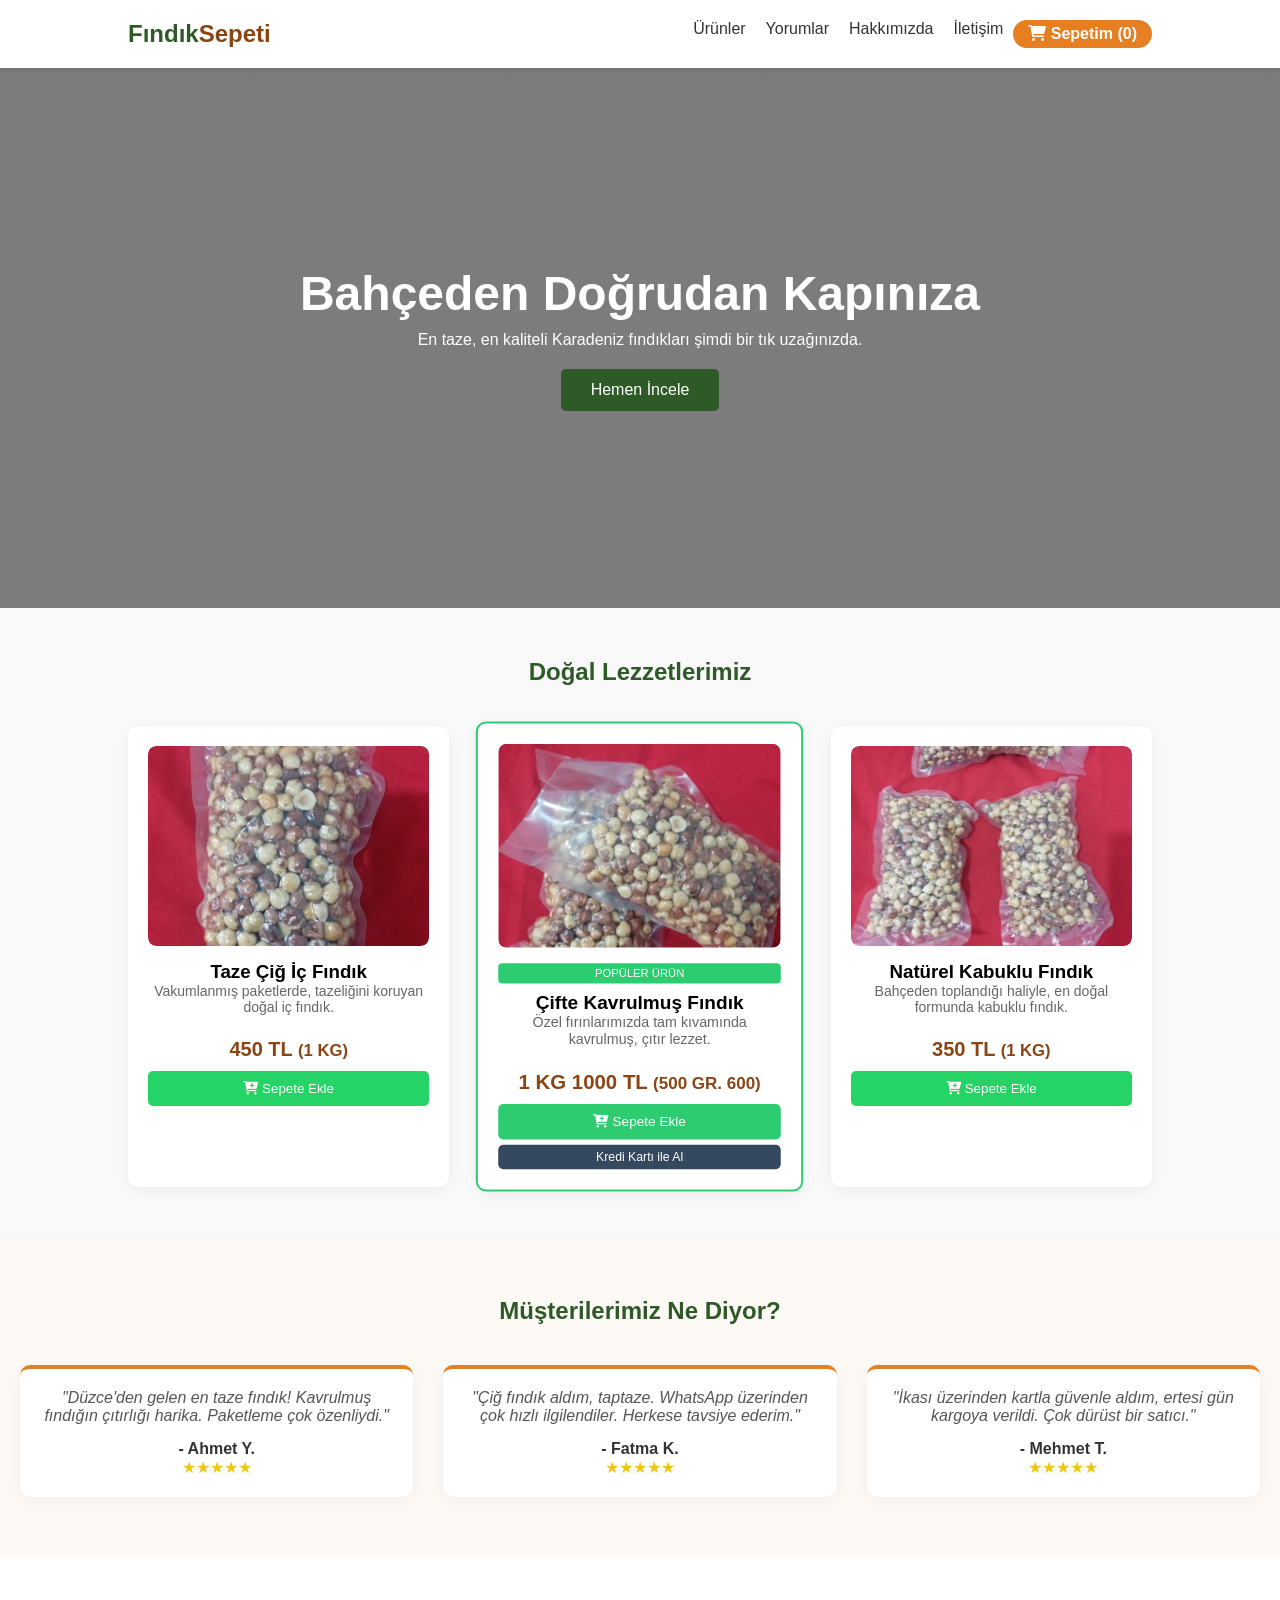
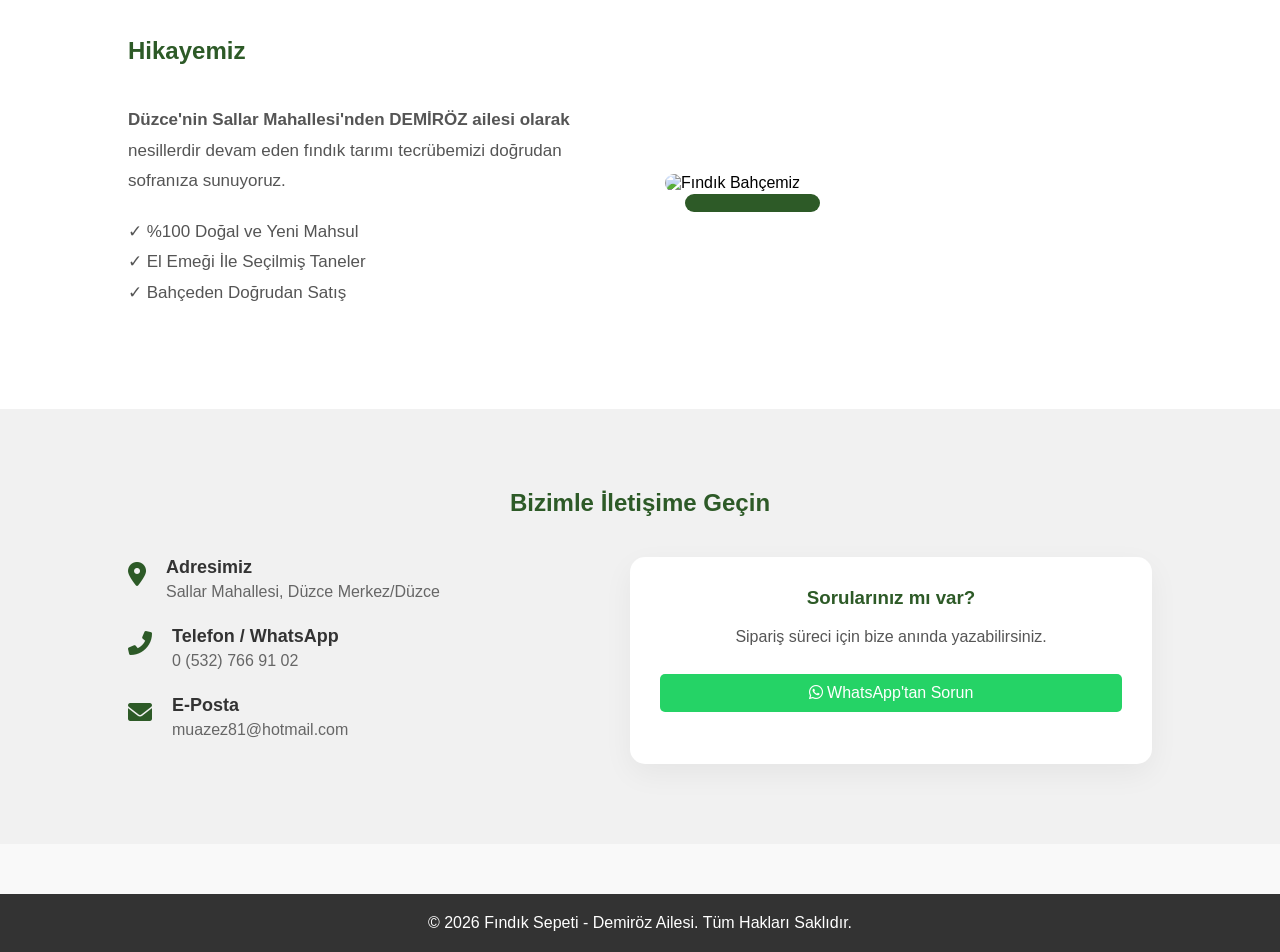
==== index.html @ e9b4b01d "Update index.html" ====
<!DOCTYPE html>
<html lang="tr">
<head>
    <meta charset="UTF-8">
    <meta name="viewport" content="width=device-width, initial-scale=1.0">
    <title>Fındık Sepeti | Düzce'den Taze ve Doğal Fındık</title>
    <meta name="description" content="Düzce Sallar Mahallesi'nden doğrudan üreticiden taze fındık. Çifte kavrulmuş, çiğ ve kabuklu fındık seçenekleriyle.">
    <meta name="google-site-verification" content="j-fb9B5S-nupVMDxHnp7S_W42oH8_f-vC-S9oR1858" />
    <link rel="stylesheet" href="style.css">
    <link rel="stylesheet" href="https://cdnjs.cloudflare.com/ajax/libs/font-awesome/6.0.0/css/all.min.css">
</head>
<body>

    <nav>
        <div class="logo">Fındık<span>Sepeti</span></div>
        <ul class="nav-links">
            <li><a href="#urunler">Ürünler</a></li>
            <li><a href="#yorumlar">Yorumlar</a></li>
            <li><a href="#hakkimizda">Hakkımızda</a></li>
            <li><a href="#iletisim">İletişim</a></li>
            <li id="sepet-menu-item" style="background: #e67e22; padding: 5px 15px; border-radius: 20px; margin-left: 10px; cursor: pointer; display: inline-block;">
                <a href="javascript:void(0)" style="color: white !important; font-weight: bold; text-decoration: none;">
                    <i class="fas fa-shopping-cart"></i> Sepetim (<span id="sepet-sayaci-menu">0</span>)
                </a>
            </li>
        </ul>
    </nav>

    <header>
        <div class="hero-content">
            <h1>Bahçeden Doğrudan Kapınıza</h1>
            <p>En taze, en kaliteli Karadeniz fındıkları şimdi bir tık uzağınızda.</p>
            <a href="#urunler" class="btn">Hemen İncele</a>
        </div>
    </header>

    <section id="urunler">
        <h2 class="section-title">Doğal Lezzetlerimiz</h2>
        <div class="product-grid">
            
            <div class="product-card">
                <div class="img-container"><img src="findik1.jpg" alt="Çiğ İç Fındık"></div>
                <h3>Taze Çiğ İç Fındık</h3>
                <p class="description">Vakumlanmış paketlerde, tazeliğini koruyan doğal iç fındık.</p>
                <p class="price">450 TL <small>(1 KG)</small></p>
                <button class="sepete-ekle-btn buy-btn whatsapp" data-urun="Çiğ İç Fındık" data-fiyat="450" style="width:100%; border:none; cursor:pointer;">
                    <i class="fas fa-cart-plus"></i> Sepete Ekle
                </button>
            </div>

            <div class="product-card" style="border: 2px solid #2ecc71; transform: scale(1.02);">
                <div class="img-container"><img src="findik2.jpg" alt="Kavrulmuş Fındık"></div>
                <div style="background: #2ecc71; color: white; font-size: 11px; padding: 4px; text-align: center; border-radius: 4px; margin-bottom: 8px;">POPÜLER ÜRÜN</div>
                <h3>Çifte Kavrulmuş Fındık</h3>
                <p class="description">Özel fırınlarımızda tam kıvamında kavrulmuş, çıtır lezzet.</p>
                <p class="price">1 KG 1000 TL <small>(500 GR. 600)</small></p>
                <button class="sepete-ekle-btn buy-btn" data-urun="Kavrulmuş Fındık" data-fiyat="1000" style="width:100%; border:none; cursor:pointer; background-color: #2ecc71; margin-bottom: 5px;">
                    <i class="fas fa-cart-plus"></i> Sepete Ekle
                </button>
                <a href="https://ikastaharman.ikas.shop/findikkavrulmus-ve-paketlenmis" class="buy-btn" style="background-color: #34495e; font-size: 12px; padding: 5px;">
                     Kredi Kartı ile Al
                </a>
            </div>

            <div class="product-card">
                <div class="img-container"><img src="findik3.jpg" alt="Kabuklu Fındık"></div>
                <h3>Natürel Kabuklu Fındık</h3>
                <p class="description">Bahçeden toplandığı haliyle, en doğal formunda kabuklu fındık.</p>
                <p class="price">350 TL <small>(1 KG)</small></p>
                <button class="sepete-ekle-btn buy-btn whatsapp" data-urun="Kabuklu Fındık" data-fiyat="350" style="width:100%; border:none; cursor:pointer;">
                    <i class="fas fa-cart-plus"></i> Sepete Ekle
                </button>
            </div>
        </div>
    </section>

    <section id="yorumlar" style="background-color: #fdfaf5; padding: 60px 20px;">
        <h2 class="section-title">Müşterilerimiz Ne Diyor?</h2>
        <div class="product-grid">
            <div class="product-card" style="background: white; border-top: 4px solid #e67e22;">
                <p style="font-style: italic; color: #555;">"Düzce'den gelen en taze fındık! Kavrulmuş fındığın çıtırlığı harika. Paketleme çok özenliydi."</p>
                <h4 style="margin-top: 15px; color: #333;">- Ahmet Y.</h4>
                <div style="color: #f1c40f;">★★★★★</div>
            </div>
            <div class="product-card" style="background: white; border-top: 4px solid #e67e22;">
                <p style="font-style: italic; color: #555;">"Çiğ fındık aldım, taptaze. WhatsApp üzerinden çok hızlı ilgilendiler. Herkese tavsiye ederim."</p>
                <h4 style="margin-top: 15px; color: #333;">- Fatma K.</h4>
                <div style="color: #f1c40f;">★★★★★</div>
            </div>
            <div class="product-card" style="background: white; border-top: 4px solid #e67e22;">
                <p style="font-style: italic; color: #555;">"İkası üzerinden kartla güvenle aldım, ertesi gün kargoya verildi. Çok dürüst bir satıcı."</p>
                <h4 style="margin-top: 15px; color: #333;">- Mehmet T.</h4>
                <div style="color: #f1c40f;">★★★★★</div>
            </div>
        </div>
    </section>

    <section id="hakkimizda">
        <div class="about-container">
            <div class="about-text">
                <h2 class="section-title" style="text-align: left;">Hikayemiz</h2>
                <p><strong>Düzce'nin Sallar Mahallesi'nden DEMİRÖZ ailesi olarak</strong> nesillerdir devam eden fındık tarımı tecrübemizi doğrudan sofranıza sunuyoruz.</p>
                <p>✓ %100 Doğal ve Yeni Mahsul<br>✓ El Emeği İle Seçilmiş Taneler<br>✓ Bahçeden Doğrudan Satış</p>
            </div>
            <div class="about-image">
                <img src="findik-bahce.jpg" alt="Fındık Bahçemiz">
            </div>
        </div>
    </section>

    <section id="iletisim">
        <h2 class="section-title">Bizimle İletişime Geçin</h2>
        <div class="contact-container">
            <div class="contact-info">
                <div class="info-item">
                    <i class="fas fa-map-marker-alt"></i>
                    <div><h3>Adresimiz</h3><p>Sallar Mahallesi, Düzce Merkez/Düzce</p></div>
                </div>
                <div class="info-item">
                    <i class="fas fa-phone-alt"></i>
                    <div><h3>Telefon / WhatsApp</h3><p>0 (532) 766 91 02</p></div>
                </div>
                <div class="info-item">
                    <i class="fas fa-envelope"></i>
                    <div><h3>E-Posta</h3><p>muazez81@hotmail.com</p></div>
                </div>
            </div>
            <div class="contact-cta">
                <h3>Sorularınız mı var?</h3>
                <p>Sipariş süreci için bize anında yazabilirsiniz.</p>
                <a href="https://wa.me/905327669102" class="buy-btn whatsapp">
                    <i class="fab fa-whatsapp"></i> WhatsApp'tan Sorun
                </a>
            </div>
        </div>
    </section>

    <footer>
        <p>&copy; 2026 Fındık Sepeti - Demiröz Ailesi. Tüm Hakları Saklıdır.</p>
    </footer>

    <script src="sepet.js"></script>
</body>
</html>
---- style.css ----
* {
    margin: 0;
    padding: 0;
    box-sizing: border-box;
    font-family: 'Segoe UI', sans-serif;
}

body { background-color: #f9f9f9; scroll-behavior: smooth; }

nav {
    display: flex;
    justify-content: space-between;
    padding: 20px 10%;
    background: #fff;
    box-shadow: 0 2px 5px rgba(0,0,0,0.1);
    position: sticky; top: 0; z-index: 100;
}

.logo { font-size: 24px; font-weight: bold; color: #2d5a27; }
.logo span { color: #8b4513; }

nav ul { display: flex; list-style: none; }
nav ul li { margin-left: 20px; }
nav ul li a { text-decoration: none; color: #333; font-weight: 500; }

header {
    height: 60vh;
    background: linear-gradient(rgba(0,0,0,0.5), rgba(0,0,0,0.5)), 
                url('https://images.unsplash.com/photo-1542131597-270831669894?auto=format&fit=crop&q=80&w=1200');
    background-size: cover;
    background-position: center;
    display: flex;
    align-items: center;
    justify-content: center;
    text-align: center;
    color: white;
}

.hero-content h1 { font-size: 48px; margin-bottom: 10px; }

.btn {
    display: inline-block;
    padding: 12px 30px;
    background: #2d5a27;
    color: white;
    text-decoration: none;
    border-radius: 5px;
    margin-top: 20px;
}

#urunler { padding: 50px 10%; }
.section-title { text-align: center; margin-bottom: 40px; color: #2d5a27; }

.product-grid {
    display: grid;
    grid-template-columns: repeat(auto-fit, minmax(250px, 1fr));
    gap: 30px;
}

.product-card {
    background: white;
    padding: 20px;
    border-radius: 10px;
    text-align: center;
    box-shadow: 0 4px 15px rgba(0,0,0,0.05);
}

.product-card img { width: 100%; border-radius: 8px; margin-bottom: 15px; }

.price { font-size: 20px; font-weight: bold; color: #8b4513; margin: 10px 0; }

.buy-btn {
    display: block;
    padding: 10px;
    background: #2d5a27;
    color: white;
    text-decoration: none;
    border-radius: 5px;
    transition: 0.3s;
}

.buy-btn.whatsapp { background: #25d366; margin-top: 10px; }


footer { background: #333; color: white; text-align: center; padding: 20px; margin-top: 50px; }
/* Fotoğrafları hizalamak için ekle */
.img-container {
    width: 100%;
    height: 200px; /* Tüm fotoğraflar aynı yükseklikte durur */
    overflow: hidden;
    border-radius: 8px;
    margin-bottom: 15px;
}

.img-container img {
    width: 100%;
    height: 100%;
    object-fit: cover; /* Fotoğrafı kesmeden kutuya sığdırır */
}

.description {
    font-size: 14px;
    color: #666;
    margin-bottom: 15px;
    height: 40px; /* Açıklama satırlarını hizalar */
}

#hakkimizda {
    padding: 80px 10%;
    background-color: #fff;
}

.about-container {
    display: flex;
    align-items: center;
    gap: 50px;
    flex-wrap: wrap; /* Mobilde alt alta gelmesi için */
}

.about-text {
    flex: 1;
    min-width: 300px;
}

.about-text p {
    line-height: 1.8;
    color: #555;
    margin-bottom: 20px;
    font-size: 17px;
}

.about-image {
    flex: 1;
    min-width: 300px;
}

.about-image img {
    width: 100%;
    border-radius: 15px;
    box-shadow: 20px 20px 0px #2d5a27; /* Şık bir yeşil çerçeve efekti */
}

/* Mobilde resmin çerçeve efektini ve sıralamasını düzenle */
@media (max-width: 768px) {
    .about-container { flex-direction: column-reverse; }
    .about-image img { box-shadow: 10px 10px 0px #2d5a27; }
}

#iletisim {
    padding: 80px 10%;
    background-color: #f1f1f1;
}

.contact-container {
    display: flex;
    justify-content: space-between;
    gap: 40px;
    flex-wrap: wrap;
}

.contact-info {
    flex: 1;
    min-width: 300px;
}

.info-item {
    display: flex;
    align-items: flex-start;
    margin-bottom: 25px;
}

.info-item i {
    font-size: 24px;
    color: #2d5a27;
    margin-right: 20px;
    margin-top: 5px;
}

.info-item h3 {
    font-size: 18px;
    margin-bottom: 5px;
    color: #333;
}

.info-item p {
    color: #666;
}

.contact-cta {
    flex: 1;
    min-width: 300px;
    background: #fff;
    padding: 30px;
    border-radius: 15px;
    text-align: center;
    box-shadow: 0 10px 30px rgba(0,0,0,0.05);
}

.contact-cta h3 {
    margin-bottom: 15px;
    color: #2d5a27;
}

.contact-cta p {
    margin-bottom: 25px;
    color: #555;
    line-height: 1.6;
}
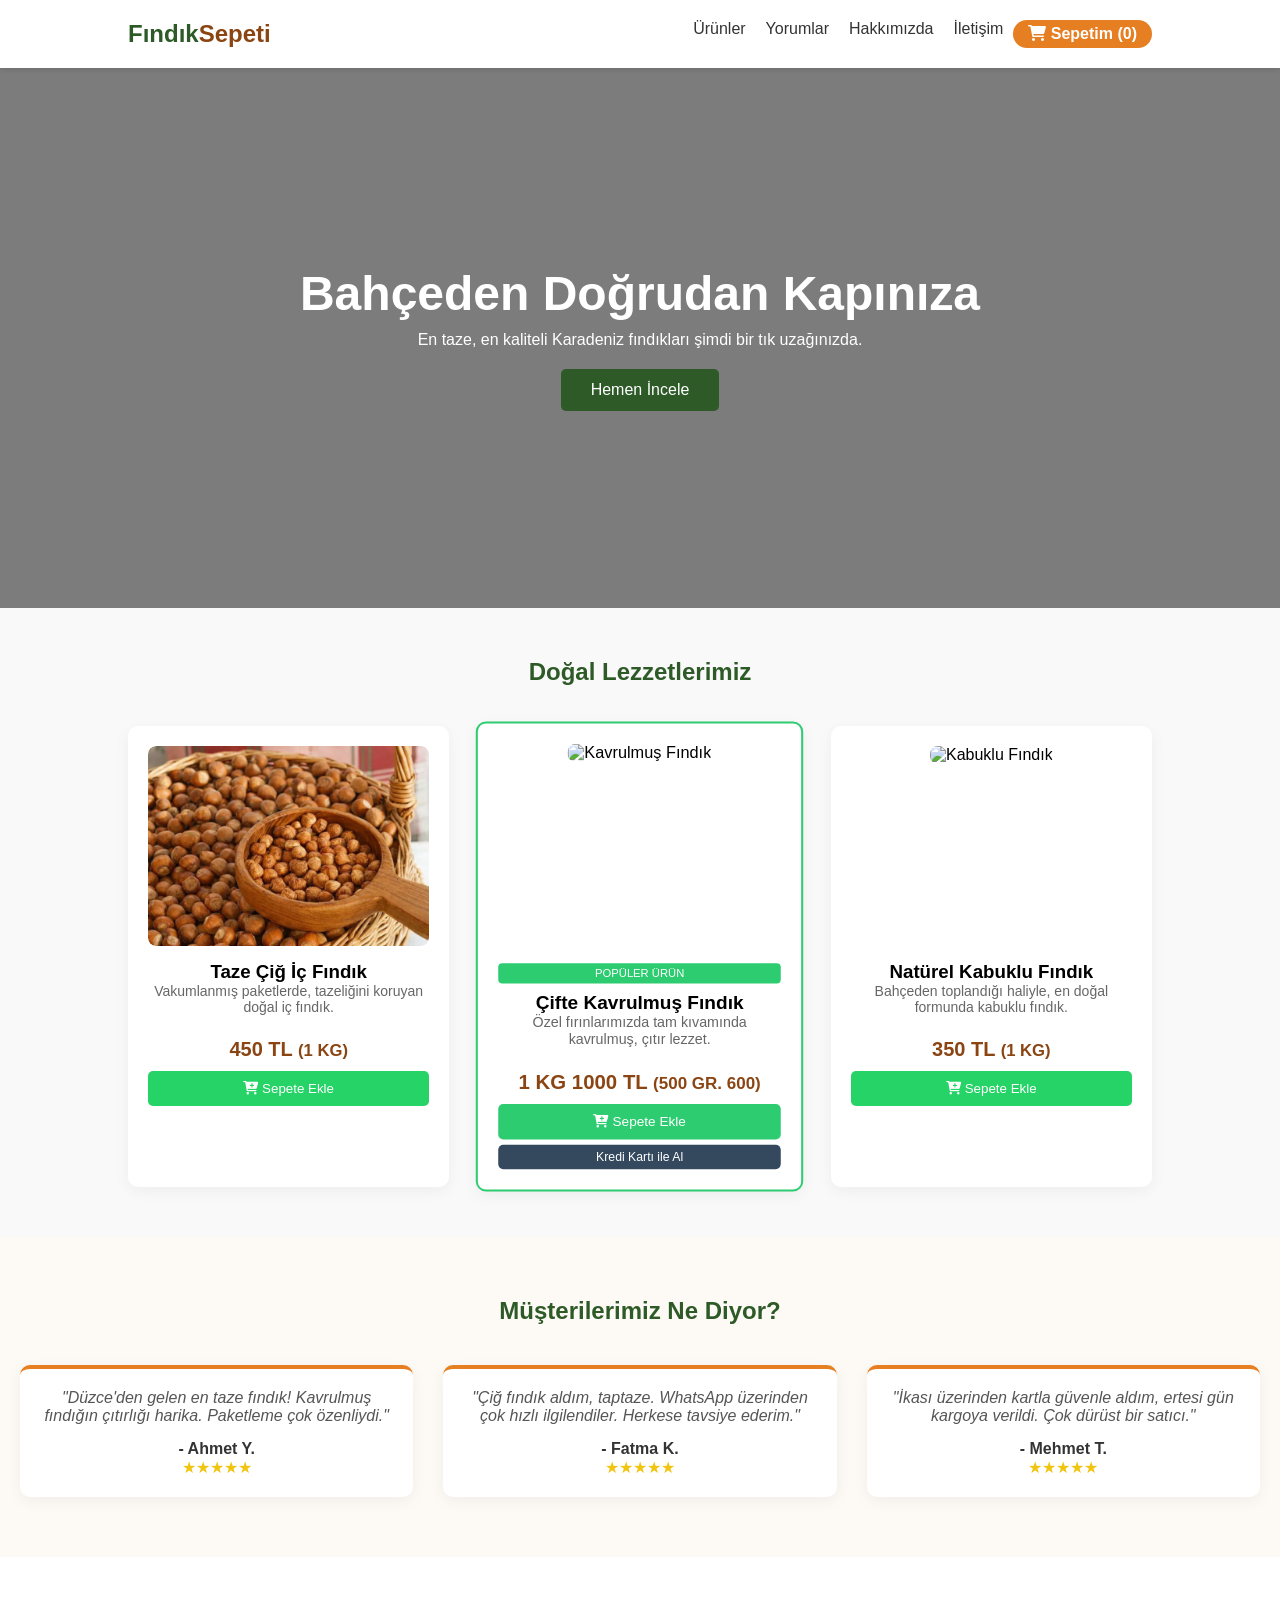
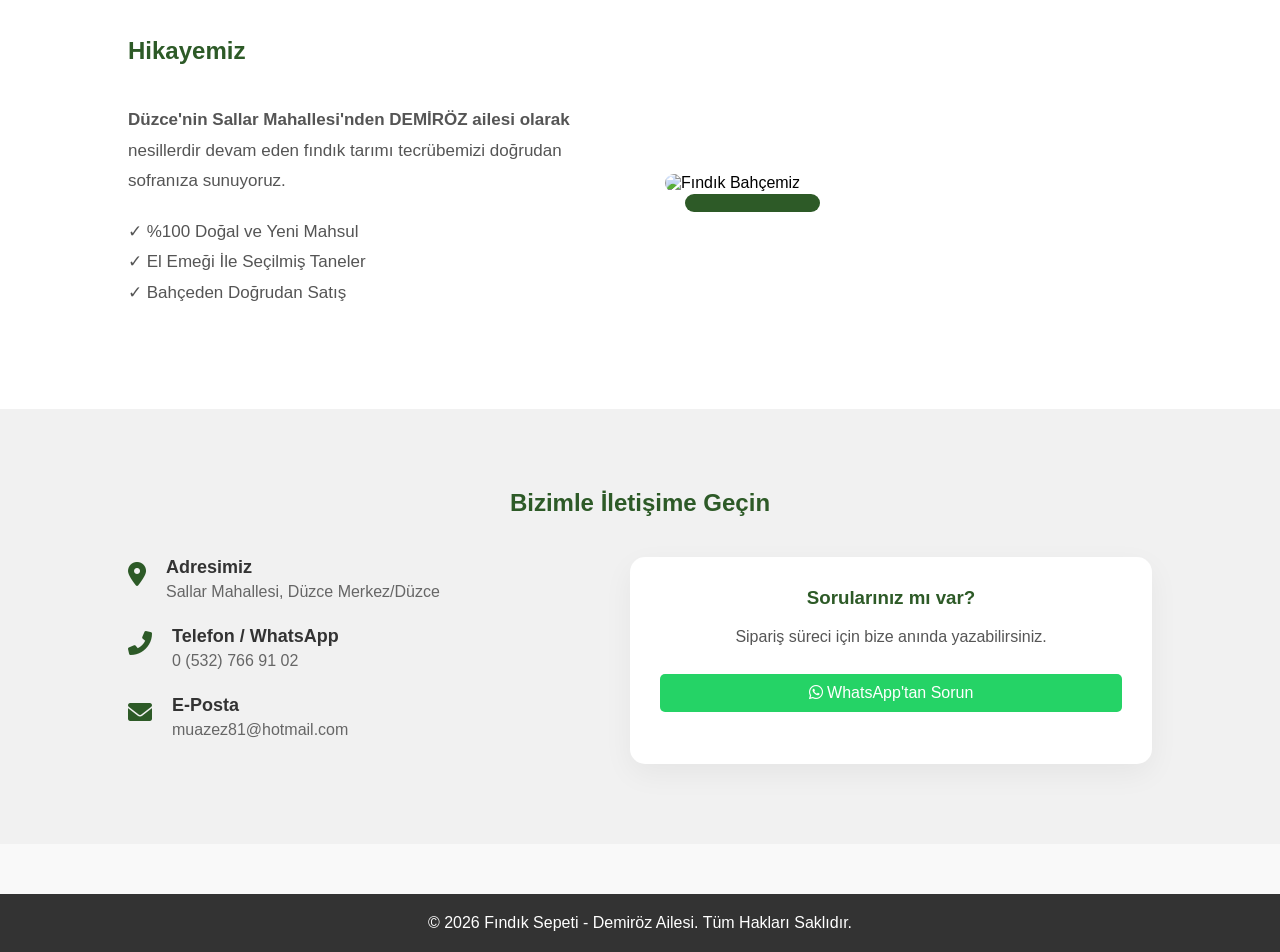
==== commit 6de56253: "Update index.html" ====
--- a/index.html
+++ b/index.html
@@ -39,7 +39,7 @@
         <div class="product-grid">
             
             <div class="product-card">
-                <div class="img-container"><img src="findik1.jpg" alt="Çiğ İç Fındık"></div>
+                <div class="img-container"><img src="findik8.jpg" alt="Çiğ İç Fındık"></div>
                 <h3>Taze Çiğ İç Fındık</h3>
                 <p class="description">Vakumlanmış paketlerde, tazeliğini koruyan doğal iç fındık.</p>
                 <p class="price">450 TL <small>(1 KG)</small></p>
@@ -49,7 +49,7 @@
             </div>
 
             <div class="product-card" style="border: 2px solid #2ecc71; transform: scale(1.02);">
-                <div class="img-container"><img src="findik2.jpg" alt="Kavrulmuş Fındık"></div>
+                <div class="img-container"><img src="findik2.jpg findik4.jpg" alt="Kavrulmuş Fındık"></div>
                 <div style="background: #2ecc71; color: white; font-size: 11px; padding: 4px; text-align: center; border-radius: 4px; margin-bottom: 8px;">POPÜLER ÜRÜN</div>
                 <h3>Çifte Kavrulmuş Fındık</h3>
                 <p class="description">Özel fırınlarımızda tam kıvamında kavrulmuş, çıtır lezzet.</p>
@@ -63,7 +63,7 @@
             </div>
 
             <div class="product-card">
-                <div class="img-container"><img src="findik3.jpg" alt="Kabuklu Fındık"></div>
+                <div class="img-container"><img src="ffindik5.jpg" alt="Kabuklu Fındık"></div>
                 <h3>Natürel Kabuklu Fındık</h3>
                 <p class="description">Bahçeden toplandığı haliyle, en doğal formunda kabuklu fındık.</p>
                 <p class="price">350 TL <small>(1 KG)</small></p>
@@ -143,3 +143,4 @@
 </body>
 </html>
 
+
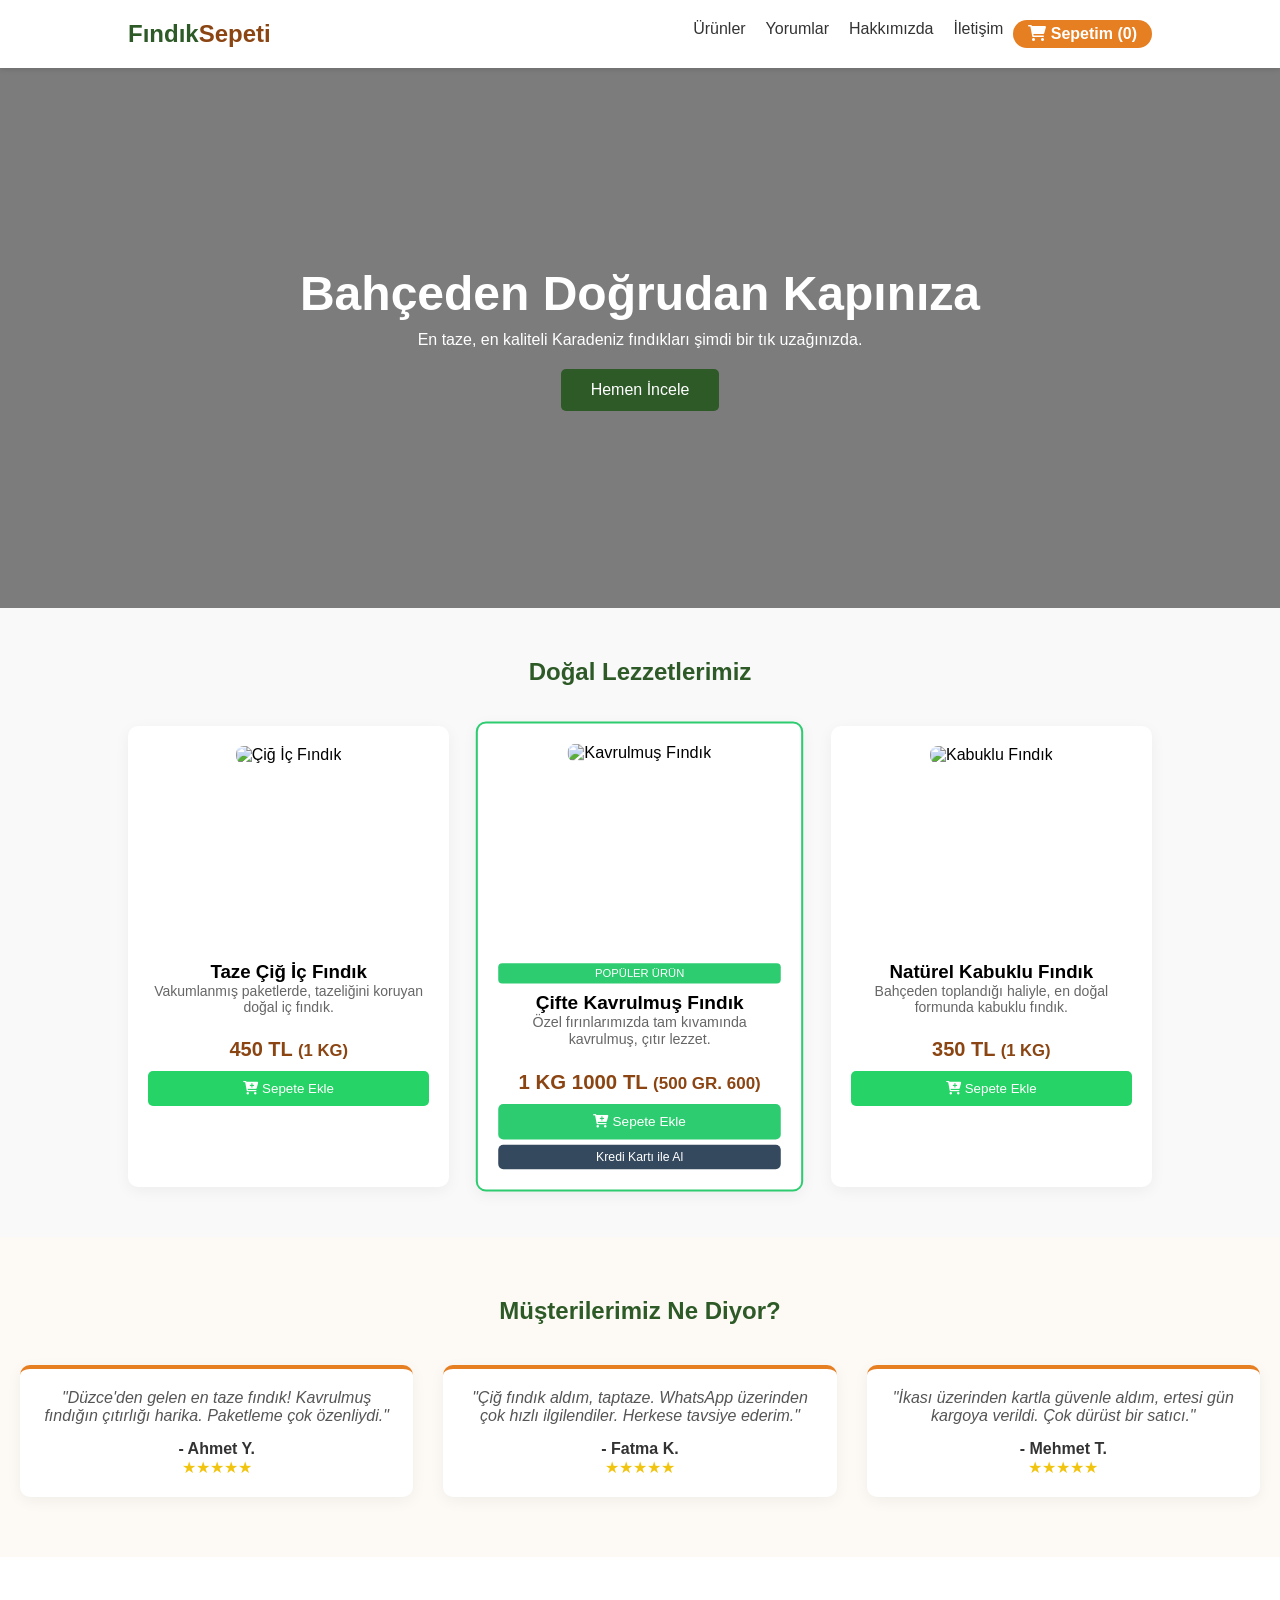
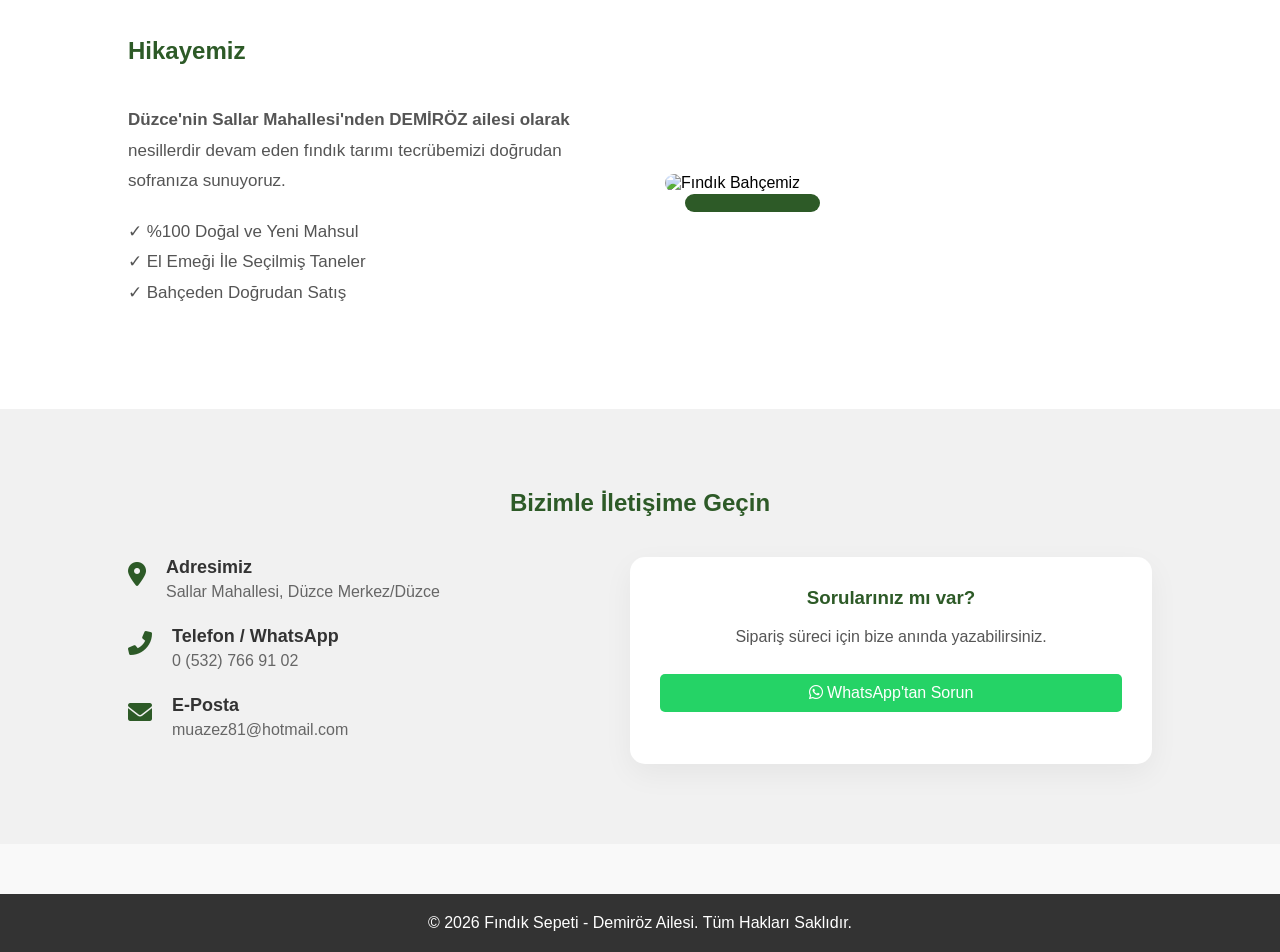
==== commit 6fb47349: "Update index.html" ====
--- a/index.html
+++ b/index.html
@@ -39,7 +39,7 @@
         <div class="product-grid">
             
             <div class="product-card">
-                <div class="img-container"><img src="findik8.jpg" alt="Çiğ İç Fındık"></div>
+                <div class="img-container"><img src="fındık8.jpg" alt="Çiğ İç Fındık"></div>
                 <h3>Taze Çiğ İç Fındık</h3>
                 <p class="description">Vakumlanmış paketlerde, tazeliğini koruyan doğal iç fındık.</p>
                 <p class="price">450 TL <small>(1 KG)</small></p>
@@ -49,7 +49,7 @@
             </div>
 
             <div class="product-card" style="border: 2px solid #2ecc71; transform: scale(1.02);">
-                <div class="img-container"><img src="findik2.jpg findik4.jpg" alt="Kavrulmuş Fındık"></div>
+                <div class="img-container"><img src="findik2.jpg fındık4.jpg" alt="Kavrulmuş Fındık"></div>
                 <div style="background: #2ecc71; color: white; font-size: 11px; padding: 4px; text-align: center; border-radius: 4px; margin-bottom: 8px;">POPÜLER ÜRÜN</div>
                 <h3>Çifte Kavrulmuş Fındık</h3>
                 <p class="description">Özel fırınlarımızda tam kıvamında kavrulmuş, çıtır lezzet.</p>
@@ -57,13 +57,13 @@
                 <button class="sepete-ekle-btn buy-btn" data-urun="Kavrulmuş Fındık" data-fiyat="1000" style="width:100%; border:none; cursor:pointer; background-color: #2ecc71; margin-bottom: 5px;">
                     <i class="fas fa-cart-plus"></i> Sepete Ekle
                 </button>
-                <a href="https://ikastaharman.ikas.shop/findikkavrulmus-ve-paketlenmis" class="buy-btn" style="background-color: #34495e; font-size: 12px; padding: 5px;">
+                <a href="https://ikastaharman.ikas.shop/fındıkkavrulmus-ve-paketlenmis" class="buy-btn" style="background-color: #34495e; font-size: 12px; padding: 5px;">
                      Kredi Kartı ile Al
                 </a>
             </div>
 
             <div class="product-card">
-                <div class="img-container"><img src="ffindik5.jpg" alt="Kabuklu Fındık"></div>
+                <div class="img-container"><img src="fındık5.jpg" alt="Kabuklu Fındık"></div>
                 <h3>Natürel Kabuklu Fındık</h3>
                 <p class="description">Bahçeden toplandığı haliyle, en doğal formunda kabuklu fındık.</p>
                 <p class="price">350 TL <small>(1 KG)</small></p>
@@ -144,3 +144,4 @@
 </html>
 
 
+
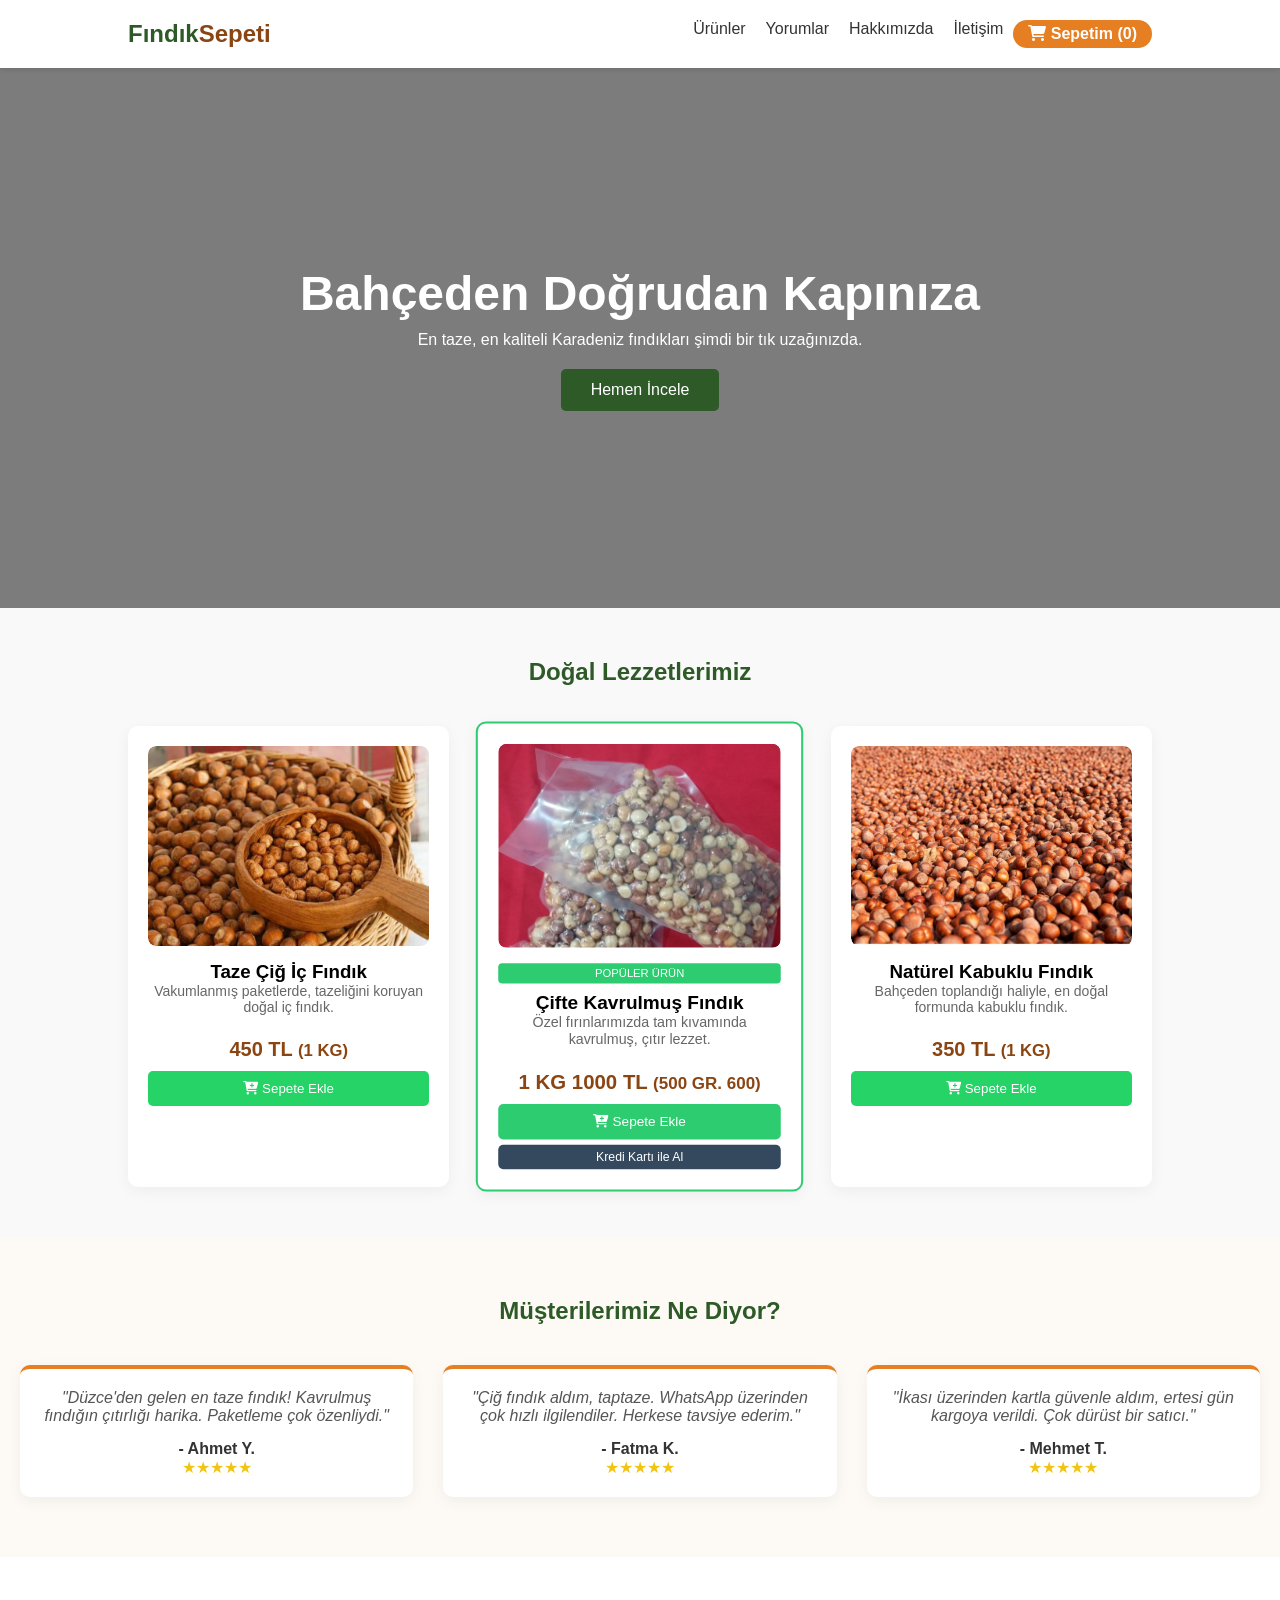
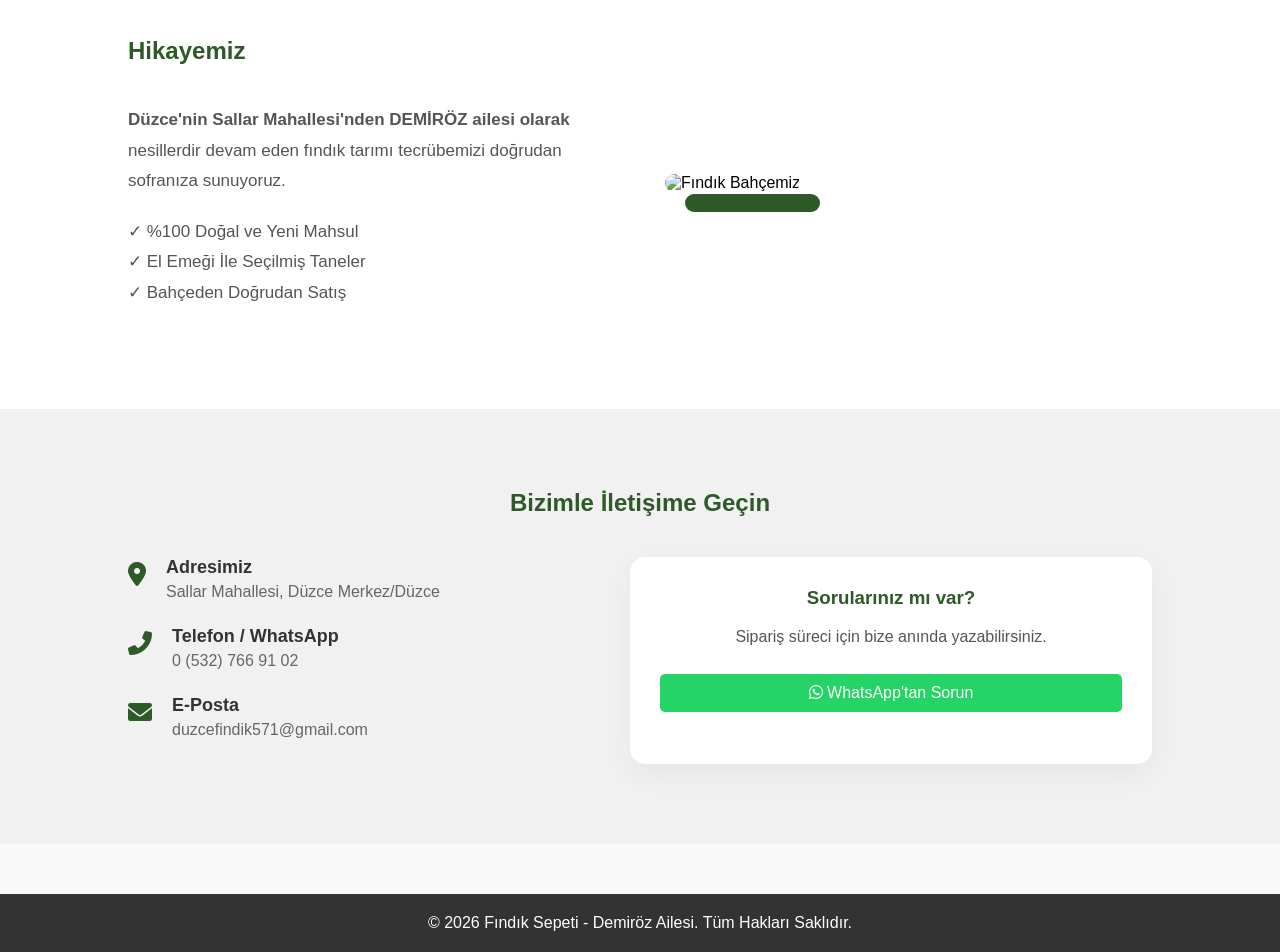
==== commit e4efa75e: "Update index.html" ====
--- a/index.html
+++ b/index.html
@@ -39,7 +39,7 @@
         <div class="product-grid">
             
             <div class="product-card">
-                <div class="img-container"><img src="fındık8.jpg" alt="Çiğ İç Fındık"></div>
+                <div class="img-container"><img src="findik8.jpg" alt="Çiğ İç Fındık"></div>
                 <h3>Taze Çiğ İç Fındık</h3>
                 <p class="description">Vakumlanmış paketlerde, tazeliğini koruyan doğal iç fındık.</p>
                 <p class="price">450 TL <small>(1 KG)</small></p>
@@ -49,7 +49,7 @@
             </div>
 
             <div class="product-card" style="border: 2px solid #2ecc71; transform: scale(1.02);">
-                <div class="img-container"><img src="findik2.jpg fındık4.jpg" alt="Kavrulmuş Fındık"></div>
+                <div class="img-container"><img src="findik2.jpg" alt="Kavrulmuş Fındık"></div>
                 <div style="background: #2ecc71; color: white; font-size: 11px; padding: 4px; text-align: center; border-radius: 4px; margin-bottom: 8px;">POPÜLER ÜRÜN</div>
                 <h3>Çifte Kavrulmuş Fındık</h3>
                 <p class="description">Özel fırınlarımızda tam kıvamında kavrulmuş, çıtır lezzet.</p>
@@ -57,13 +57,13 @@
                 <button class="sepete-ekle-btn buy-btn" data-urun="Kavrulmuş Fındık" data-fiyat="1000" style="width:100%; border:none; cursor:pointer; background-color: #2ecc71; margin-bottom: 5px;">
                     <i class="fas fa-cart-plus"></i> Sepete Ekle
                 </button>
-                <a href="https://ikastaharman.ikas.shop/fındıkkavrulmus-ve-paketlenmis" class="buy-btn" style="background-color: #34495e; font-size: 12px; padding: 5px;">
+                <a href="https://ikastaharman.ikas.shop/findikkavrulmus-ve-paketlenmis" class="buy-btn" style="background-color: #34495e; font-size: 12px; padding: 5px;">
                      Kredi Kartı ile Al
                 </a>
             </div>
 
             <div class="product-card">
-                <div class="img-container"><img src="fındık5.jpg" alt="Kabuklu Fındık"></div>
+                <div class="img-container"><img src="findik5.jpg" alt="Kabuklu Fındık"></div>
                 <h3>Natürel Kabuklu Fındık</h3>
                 <p class="description">Bahçeden toplandığı haliyle, en doğal formunda kabuklu fındık.</p>
                 <p class="price">350 TL <small>(1 KG)</small></p>
@@ -122,7 +122,7 @@
                 </div>
                 <div class="info-item">
                     <i class="fas fa-envelope"></i>
-                    <div><h3>E-Posta</h3><p>muazez81@hotmail.com</p></div>
+                    <div><h3>E-Posta</h3><p>duzcefindik571@gmail.com</p></div>
                 </div>
             </div>
             <div class="contact-cta">
@@ -145,3 +145,6 @@
 
 
 
+
+
+
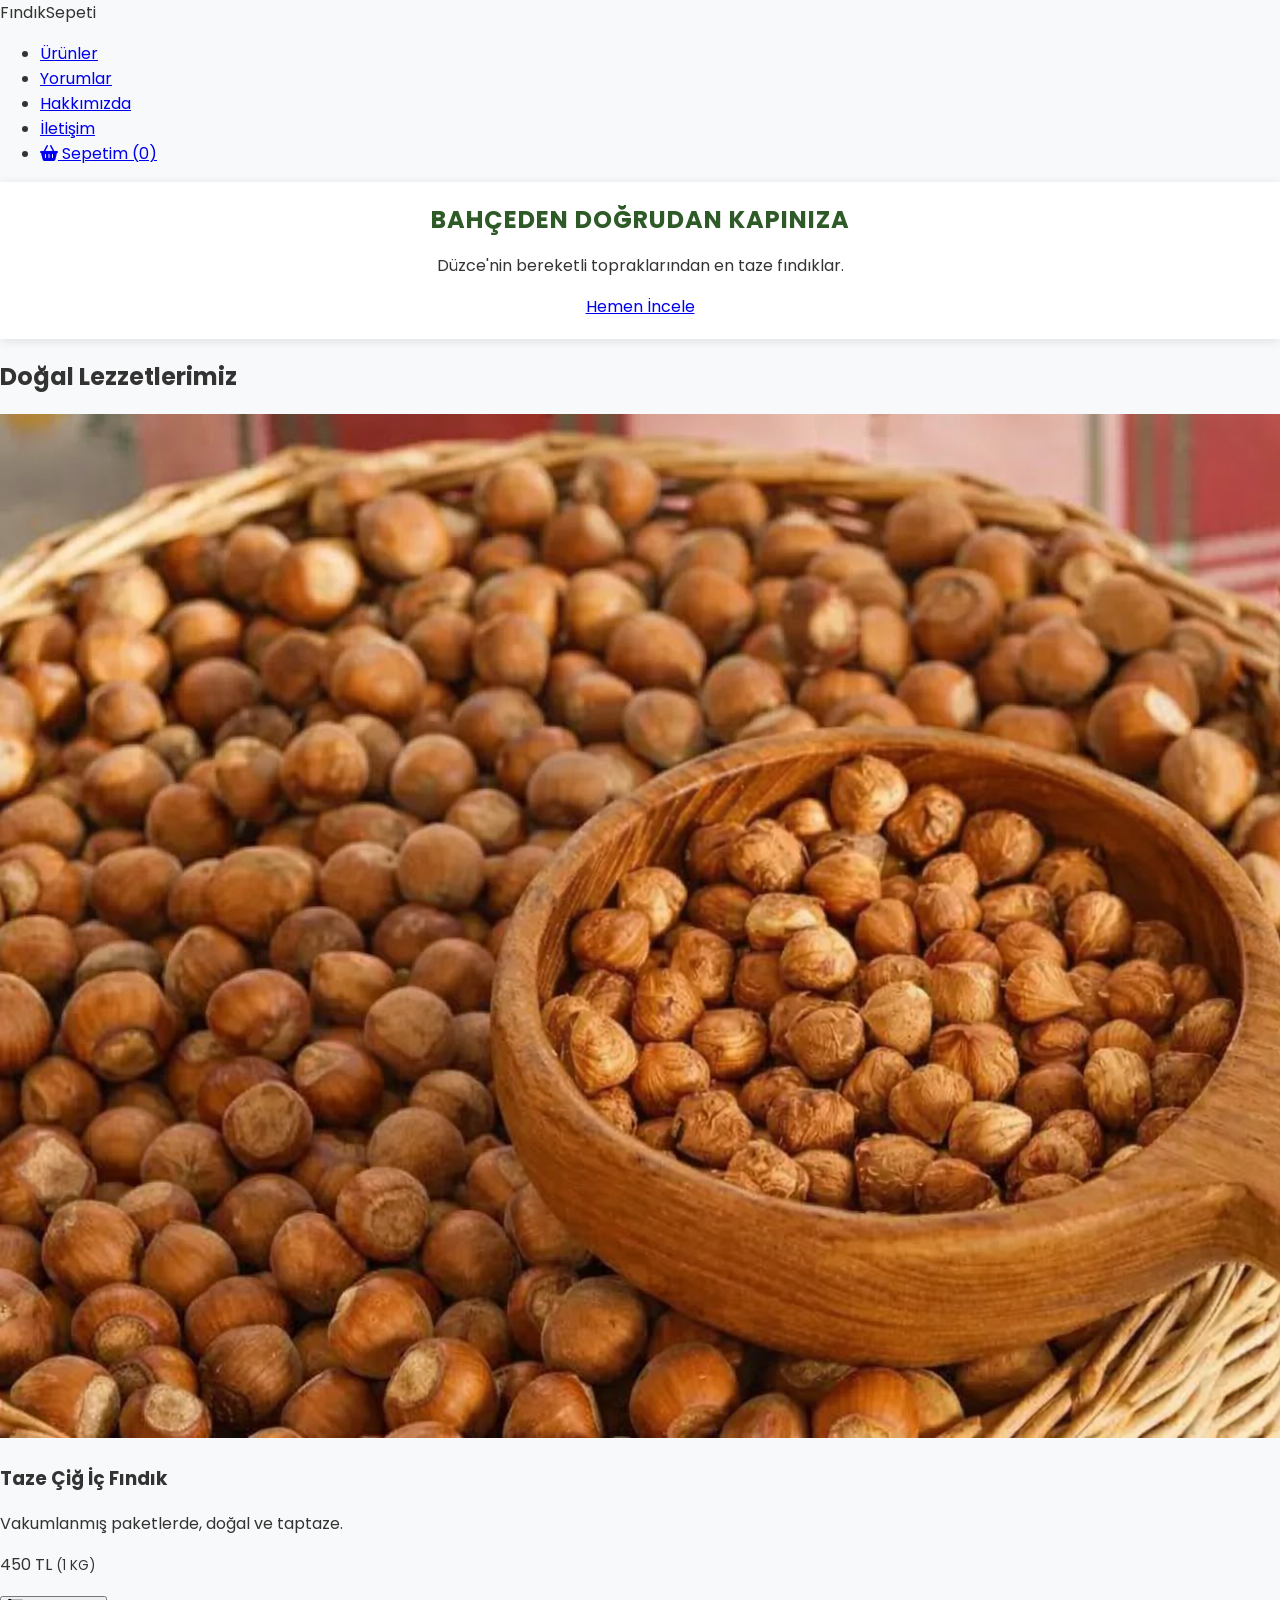
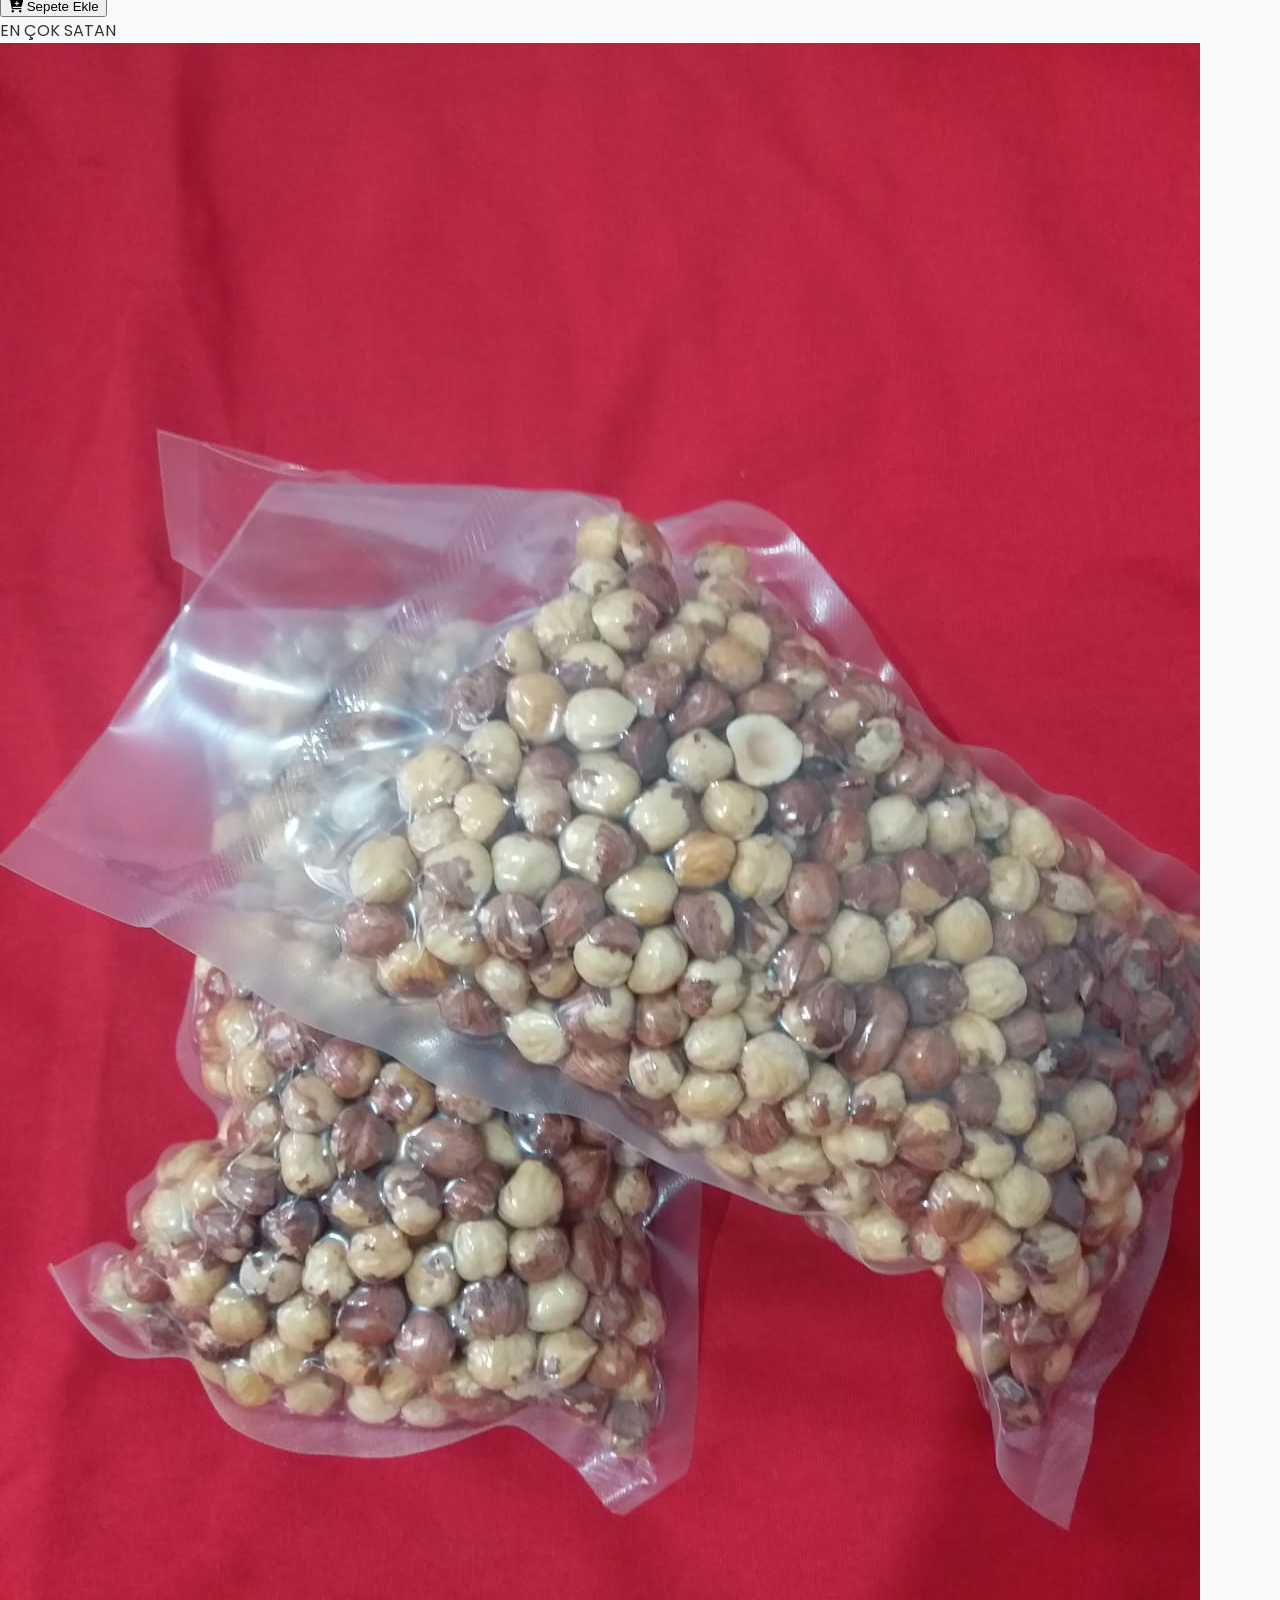
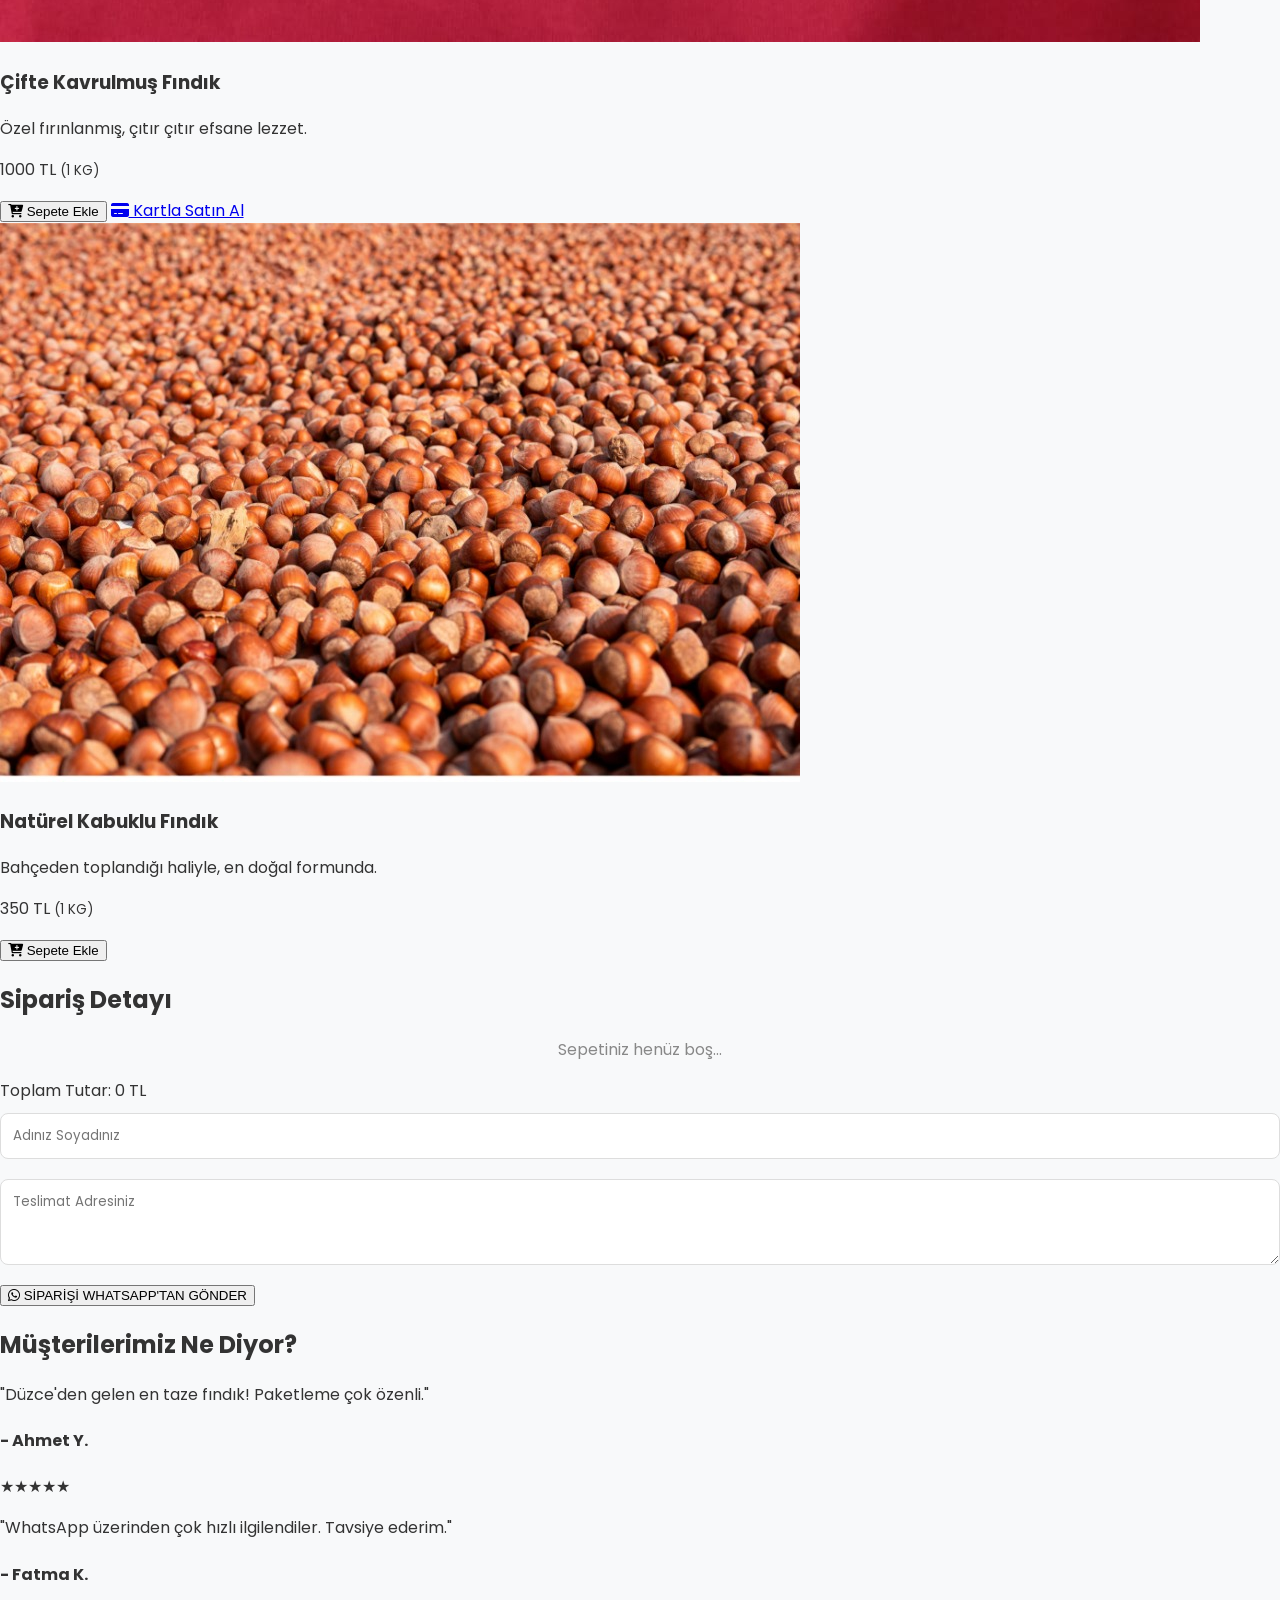
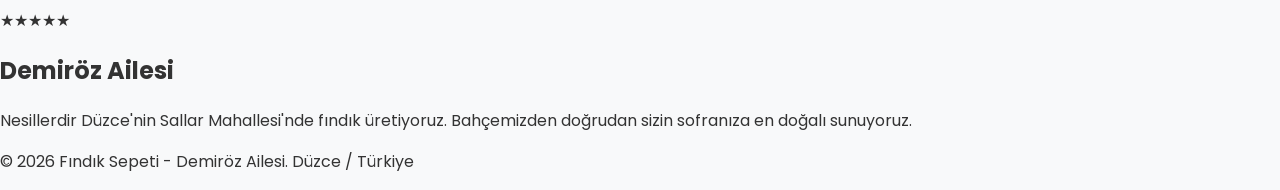
==== commit d88c226d: "Update index.html" ====
--- a/index.html
+++ b/index.html
@@ -6,8 +6,10 @@
     <title>Fındık Sepeti | Düzce'den Taze ve Doğal Fındık</title>
     <meta name="description" content="Düzce Sallar Mahallesi'nden doğrudan üreticiden taze fındık. Çifte kavrulmuş, çiğ ve kabuklu fındık seçenekleriyle.">
     <meta name="google-site-verification" content="j-fb9B5S-nupVMDxHnp7S_W42oH8_f-vC-S9oR1858" />
+    
+    <link href="https://fonts.googleapis.com/css2?family=Poppins:wght@300;400;600;700&display=swap" rel="stylesheet">
+    <link rel="stylesheet" href="https://cdnjs.cloudflare.com/ajax/libs/font-awesome/6.0.0/css/all.min.css">
     <link rel="stylesheet" href="style.css">
-    <link rel="stylesheet" href="https://cdnjs.cloudflare.com/ajax/libs/font-awesome/6.0.0/css/all.min.css">
 </head>
 <body>
 
@@ -18,9 +20,9 @@
             <li><a href="#yorumlar">Yorumlar</a></li>
             <li><a href="#hakkimizda">Hakkımızda</a></li>
             <li><a href="#iletisim">İletişim</a></li>
-            <li id="sepet-menu-item" style="background: #e67e22; padding: 5px 15px; border-radius: 20px; margin-left: 10px; cursor: pointer; display: inline-block;">
-                <a href="javascript:void(0)" style="color: white !important; font-weight: bold; text-decoration: none;">
-                    <i class="fas fa-shopping-cart"></i> Sepetim (<span id="sepet-sayaci-menu">0</span>)
+            <li id="sepet-menu-item">
+                <a href="#sepet-bolumu" class="sepet-link-modern">
+                    <i class="fas fa-shopping-basket"></i> Sepetim (<span id="sepet-sayaci-menu">0</span>)
                 </a>
             </li>
         </ul>
@@ -29,8 +31,8 @@
     <header>
         <div class="hero-content">
             <h1>Bahçeden Doğrudan Kapınıza</h1>
-            <p>En taze, en kaliteli Karadeniz fındıkları şimdi bir tık uzağınızda.</p>
-            <a href="#urunler" class="btn">Hemen İncele</a>
+            <p>Düzce'nin bereketli topraklarından en taze fındıklar.</p>
+            <a href="#urunler" class="btn-hero">Hemen İncele</a>
         </div>
     </header>
 
@@ -41,56 +43,71 @@
             <div class="product-card">
                 <div class="img-container"><img src="findik8.jpg" alt="Çiğ İç Fındık"></div>
                 <h3>Taze Çiğ İç Fındık</h3>
-                <p class="description">Vakumlanmış paketlerde, tazeliğini koruyan doğal iç fındık.</p>
+                <p class="description">Vakumlanmış paketlerde, doğal ve taptaze.</p>
                 <p class="price">450 TL <small>(1 KG)</small></p>
-                <button class="sepete-ekle-btn buy-btn whatsapp" data-urun="Çiğ İç Fındık" data-fiyat="450" style="width:100%; border:none; cursor:pointer;">
+                <button class="sepete-ekle-btn" onclick="sepeteEkle('Çiğ İç Fındık', 450)">
                     <i class="fas fa-cart-plus"></i> Sepete Ekle
                 </button>
             </div>
 
-            <div class="product-card" style="border: 2px solid #2ecc71; transform: scale(1.02);">
+            <div class="product-card popular">
+                <div class="badge">EN ÇOK SATAN</div>
                 <div class="img-container"><img src="findik2.jpg" alt="Kavrulmuş Fındık"></div>
-                <div style="background: #2ecc71; color: white; font-size: 11px; padding: 4px; text-align: center; border-radius: 4px; margin-bottom: 8px;">POPÜLER ÜRÜN</div>
                 <h3>Çifte Kavrulmuş Fındık</h3>
-                <p class="description">Özel fırınlarımızda tam kıvamında kavrulmuş, çıtır lezzet.</p>
-                <p class="price">1 KG 1000 TL <small>(500 GR. 600)</small></p>
-                <button class="sepete-ekle-btn buy-btn" data-urun="Kavrulmuş Fındık" data-fiyat="1000" style="width:100%; border:none; cursor:pointer; background-color: #2ecc71; margin-bottom: 5px;">
+                <p class="description">Özel fırınlanmış, çıtır çıtır efsane lezzet.</p>
+                <p class="price">1000 TL <small>(1 KG)</small></p>
+                <button class="sepete-ekle-btn" onclick="sepeteEkle('Kavrulmuş Fındık', 1000)">
                     <i class="fas fa-cart-plus"></i> Sepete Ekle
                 </button>
-                <a href="https://ikastaharman.ikas.shop/findikkavrulmus-ve-paketlenmis" class="buy-btn" style="background-color: #34495e; font-size: 12px; padding: 5px;">
-                     Kredi Kartı ile Al
+                <a href="https://ikastaharman.ikas.shop/findikkavrulmus-ve-paketlenmis" class="ikas-link">
+                     <i class="fas fa-credit-card"></i> Kartla Satın Al
                 </a>
             </div>
 
             <div class="product-card">
                 <div class="img-container"><img src="findik5.jpg" alt="Kabuklu Fındık"></div>
                 <h3>Natürel Kabuklu Fındık</h3>
-                <p class="description">Bahçeden toplandığı haliyle, en doğal formunda kabuklu fındık.</p>
+                <p class="description">Bahçeden toplandığı haliyle, en doğal formunda.</p>
                 <p class="price">350 TL <small>(1 KG)</small></p>
-                <button class="sepete-ekle-btn buy-btn whatsapp" data-urun="Kabuklu Fındık" data-fiyat="350" style="width:100%; border:none; cursor:pointer;">
+                <button class="sepete-ekle-btn" onclick="sepeteEkle('Kabuklu Fındık', 350)">
                     <i class="fas fa-cart-plus"></i> Sepete Ekle
                 </button>
             </div>
         </div>
     </section>
 
-    <section id="yorumlar" style="background-color: #fdfaf5; padding: 60px 20px;">
+    <section id="sepet-bolumu">
+        <div class="sepet-container">
+            <h2 class="section-title">Sipariş Detayı</h2>
+            <div id="sepet-listesi">
+                <p style="text-align:center; color:#888;">Sepetiniz henüz boş...</p>
+            </div>
+            <div class="toplam-alan">
+                Toplam Tutar: <span id="toplam-tutar">0</span> TL
+            </div>
+            
+            <div class="siparis-formu">
+                <input type="text" id="musteri-ad" placeholder="Adınız Soyadınız">
+                <textarea id="musteri-adres" placeholder="Teslimat Adresiniz" rows="3"></textarea>
+                <button onclick="siparisVer()" class="btn-whatsapp-siparis">
+                    <i class="fab fa-whatsapp"></i> SİPARİŞİ WHATSAPP'TAN GÖNDER
+                </button>
+            </div>
+        </div>
+    </section>
+
+    <section id="yorumlar">
         <h2 class="section-title">Müşterilerimiz Ne Diyor?</h2>
-        <div class="product-grid">
-            <div class="product-card" style="background: white; border-top: 4px solid #e67e22;">
-                <p style="font-style: italic; color: #555;">"Düzce'den gelen en taze fındık! Kavrulmuş fındığın çıtırlığı harika. Paketleme çok özenliydi."</p>
-                <h4 style="margin-top: 15px; color: #333;">- Ahmet Y.</h4>
-                <div style="color: #f1c40f;">★★★★★</div>
+        <div class="testimonial-grid">
+            <div class="testi-card">
+                <p>"Düzce'den gelen en taze fındık! Paketleme çok özenli."</p>
+                <h4>- Ahmet Y.</h4>
+                <div class="stars">★★★★★</div>
             </div>
-            <div class="product-card" style="background: white; border-top: 4px solid #e67e22;">
-                <p style="font-style: italic; color: #555;">"Çiğ fındık aldım, taptaze. WhatsApp üzerinden çok hızlı ilgilendiler. Herkese tavsiye ederim."</p>
-                <h4 style="margin-top: 15px; color: #333;">- Fatma K.</h4>
-                <div style="color: #f1c40f;">★★★★★</div>
-            </div>
-            <div class="product-card" style="background: white; border-top: 4px solid #e67e22;">
-                <p style="font-style: italic; color: #555;">"İkası üzerinden kartla güvenle aldım, ertesi gün kargoya verildi. Çok dürüst bir satıcı."</p>
-                <h4 style="margin-top: 15px; color: #333;">- Mehmet T.</h4>
-                <div style="color: #f1c40f;">★★★★★</div>
+            <div class="testi-card">
+                <p>"WhatsApp üzerinden çok hızlı ilgilendiler. Tavsiye ederim."</p>
+                <h4>- Fatma K.</h4>
+                <div class="stars">★★★★★</div>
             </div>
         </div>
     </section>
@@ -98,53 +115,16 @@
     <section id="hakkimizda">
         <div class="about-container">
             <div class="about-text">
-                <h2 class="section-title" style="text-align: left;">Hikayemiz</h2>
-                <p><strong>Düzce'nin Sallar Mahallesi'nden DEMİRÖZ ailesi olarak</strong> nesillerdir devam eden fındık tarımı tecrübemizi doğrudan sofranıza sunuyoruz.</p>
-                <p>✓ %100 Doğal ve Yeni Mahsul<br>✓ El Emeği İle Seçilmiş Taneler<br>✓ Bahçeden Doğrudan Satış</p>
-            </div>
-            <div class="about-image">
-                <img src="findik-bahce.jpg" alt="Fındık Bahçemiz">
-            </div>
-        </div>
-    </section>
-
-    <section id="iletisim">
-        <h2 class="section-title">Bizimle İletişime Geçin</h2>
-        <div class="contact-container">
-            <div class="contact-info">
-                <div class="info-item">
-                    <i class="fas fa-map-marker-alt"></i>
-                    <div><h3>Adresimiz</h3><p>Sallar Mahallesi, Düzce Merkez/Düzce</p></div>
-                </div>
-                <div class="info-item">
-                    <i class="fas fa-phone-alt"></i>
-                    <div><h3>Telefon / WhatsApp</h3><p>0 (532) 766 91 02</p></div>
-                </div>
-                <div class="info-item">
-                    <i class="fas fa-envelope"></i>
-                    <div><h3>E-Posta</h3><p>duzcefindik571@gmail.com</p></div>
-                </div>
-            </div>
-            <div class="contact-cta">
-                <h3>Sorularınız mı var?</h3>
-                <p>Sipariş süreci için bize anında yazabilirsiniz.</p>
-                <a href="https://wa.me/905327669102" class="buy-btn whatsapp">
-                    <i class="fab fa-whatsapp"></i> WhatsApp'tan Sorun
-                </a>
+                <h2 class="section-title" style="text-align: left;">Demiröz Ailesi</h2>
+                <p>Nesillerdir Düzce'nin Sallar Mahallesi'nde fındık üretiyoruz. Bahçemizden doğrudan sizin sofranıza en doğalı sunuyoruz.</p>
             </div>
         </div>
     </section>
 
     <footer>
-        <p>&copy; 2026 Fındık Sepeti - Demiröz Ailesi. Tüm Hakları Saklıdır.</p>
+        <p>&copy; 2026 Fındık Sepeti - Demiröz Ailesi. Düzce / Türkiye</p>
     </footer>
 
     <script src="sepet.js"></script>
 </body>
 </html>
-
-
-
-
-
-
--- a/style.css
+++ b/style.css
@@ -1,208 +1,126 @@
-* {
+:root {
+    --ana-renk: #2d5a27; /* Orman Yeşili */
+    --vurgu-renk: #a67c52; /* Fındık Kahvesi */
+    --arka-plan: #f8f9fa;
+    --yazi-renk: #333;
+}
+
+body {
+    font-family: 'Poppins', sans-serif;
+    background-color: var(--arka-plan);
+    color: var(--yazi-renk);
     margin: 0;
     padding: 0;
-    box-sizing: border-box;
-    font-family: 'Segoe UI', sans-serif;
 }
 
-body { background-color: #f9f9f9; scroll-behavior: smooth; }
-
-nav {
-    display: flex;
-    justify-content: space-between;
-    padding: 20px 10%;
-    background: #fff;
-    box-shadow: 0 2px 5px rgba(0,0,0,0.1);
-    position: sticky; top: 0; z-index: 100;
+header {
+    background-color: white;
+    padding: 20px;
+    text-align: center;
+    box-shadow: 0 2px 10px rgba(0,0,0,0.1);
 }
 
-.logo { font-size: 24px; font-weight: bold; color: #2d5a27; }
-.logo span { color: #8b4513; }
-
-nav ul { display: flex; list-style: none; }
-nav ul li { margin-left: 20px; }
-nav ul li a { text-decoration: none; color: #333; font-weight: 500; }
-
-header {
-    height: 60vh;
-    background: linear-gradient(rgba(0,0,0,0.5), rgba(0,0,0,0.5)), 
-                url('https://images.unsplash.com/photo-1542131597-270831669894?auto=format&fit=crop&q=80&w=1200');
-    background-size: cover;
-    background-position: center;
-    display: flex;
-    align-items: center;
-    justify-content: center;
-    text-align: center;
-    color: white;
+header h1 {
+    color: var(--ana-renk);
+    margin: 0;
+    font-size: 24px;
+    text-transform: uppercase;
+    letter-spacing: 1px;
 }
 
-.hero-content h1 { font-size: 48px; margin-bottom: 10px; }
-
-.btn {
-    display: inline-block;
-    padding: 12px 30px;
-    background: #2d5a27;
-    color: white;
-    text-decoration: none;
-    border-radius: 5px;
-    margin-top: 20px;
+/* Ürün Grid Yapısı */
+.urun-listesi {
+    display: grid;
+    grid-template-columns: repeat(auto-fit, minmax(280px, 1fr));
+    gap: 20px;
+    padding: 20px;
+    max-width: 1200px;
+    margin: 0 auto;
 }
 
-#urunler { padding: 50px 10%; }
-.section-title { text-align: center; margin-bottom: 40px; color: #2d5a27; }
-
-.product-grid {
-    display: grid;
-    grid-template-columns: repeat(auto-fit, minmax(250px, 1fr));
-    gap: 30px;
+/* Ürün Kartı Tasarımı */
+.urun-kart {
+    background: white;
+    border-radius: 15px;
+    padding: 20px;
+    text-align: center;
+    transition: transform 0.3s ease;
+    box-shadow: 0 4px 15px rgba(0,0,0,0.05);
+    border: 1px solid #eee;
 }
 
-.product-card {
-    background: white;
-    padding: 20px;
-    border-radius: 10px;
-    text-align: center;
-    box-shadow: 0 4px 15px rgba(0,0,0,0.05);
+.urun-kart:hover {
+    transform: translateY(-5px);
 }
 
-.product-card img { width: 100%; border-radius: 8px; margin-bottom: 15px; }
-
-.price { font-size: 20px; font-weight: bold; color: #8b4513; margin: 10px 0; }
-
-.buy-btn {
-    display: block;
-    padding: 10px;
-    background: #2d5a27;
-    color: white;
-    text-decoration: none;
-    border-radius: 5px;
-    transition: 0.3s;
-}
-
-.buy-btn.whatsapp { background: #25d366; margin-top: 10px; }
-
-
-footer { background: #333; color: white; text-align: center; padding: 20px; margin-top: 50px; }
-/* Fotoğrafları hizalamak için ekle */
-.img-container {
-    width: 100%;
-    height: 200px; /* Tüm fotoğraflar aynı yükseklikte durur */
-    overflow: hidden;
-    border-radius: 8px;
+.urun-kart img {
+    max-width: 100%;
+    border-radius: 10px;
     margin-bottom: 15px;
 }
 
-.img-container img {
-    width: 100%;
-    height: 100%;
-    object-fit: cover; /* Fotoğrafı kesmeden kutuya sığdırır */
+.urun-kart h3 {
+    margin: 10px 0;
+    font-size: 18px;
 }
 
-.description {
-    font-size: 14px;
-    color: #666;
-    margin-bottom: 15px;
-    height: 40px; /* Açıklama satırlarını hizalar */
+.urun-fiyat {
+    color: var(--ana-renk);
+    font-weight: 700;
+    font-size: 20px;
+    margin: 10px 0;
 }
 
-#hakkimizda {
-    padding: 80px 10%;
-    background-color: #fff;
+.btn-ekle {
+    background-color: var(--ana-renk);
+    color: white;
+    border: none;
+    padding: 10px 25px;
+    border-radius: 50px;
+    cursor: pointer;
+    font-weight: 600;
+    transition: background 0.3s;
 }
 
-.about-container {
-    display: flex;
-    align-items: center;
-    gap: 50px;
-    flex-wrap: wrap; /* Mobilde alt alta gelmesi için */
+.btn-ekle:hover {
+    background-color: var(--vurgu-renk);
 }
 
-.about-text {
-    flex: 1;
-    min-width: 300px;
+/* Sepet Bölümü */
+#sepet {
+    background: white;
+    max-width: 600px;
+    margin: 40px auto;
+    padding: 30px;
+    border-radius: 20px;
+    box-shadow: 0 10px 30px rgba(0,0,0,0.1);
 }
 
-.about-text p {
-    line-height: 1.8;
-    color: #555;
-    margin-bottom: 20px;
-    font-size: 17px;
+#sepet h2 {
+    border-bottom: 2px solid var(--ana-renk);
+    padding-bottom: 10px;
+    color: var(--ana-renk);
 }
 
-.about-image {
-    flex: 1;
-    min-width: 300px;
+input, textarea {
+    width: 100%;
+    padding: 12px;
+    margin: 10px 0;
+    border: 1px solid #ddd;
+    border-radius: 8px;
+    box-sizing: border-box;
+    font-family: inherit;
 }
 
-.about-image img {
+.btn-siparis {
+    background-color: #25d366; /* WhatsApp Yeşili */
+    color: white;
     width: 100%;
-    border-radius: 15px;
-    box-shadow: 20px 20px 0px #2d5a27; /* Şık bir yeşil çerçeve efekti */
+    padding: 15px;
+    border: none;
+    border-radius: 10px;
+    font-size: 18px;
+    font-weight: 700;
+    cursor: pointer;
+    margin-top: 20px;
 }
-
-/* Mobilde resmin çerçeve efektini ve sıralamasını düzenle */
-@media (max-width: 768px) {
-    .about-container { flex-direction: column-reverse; }
-    .about-image img { box-shadow: 10px 10px 0px #2d5a27; }
-}
-
-#iletisim {
-    padding: 80px 10%;
-    background-color: #f1f1f1;
-}
-
-.contact-container {
-    display: flex;
-    justify-content: space-between;
-    gap: 40px;
-    flex-wrap: wrap;
-}
-
-.contact-info {
-    flex: 1;
-    min-width: 300px;
-}
-
-.info-item {
-    display: flex;
-    align-items: flex-start;
-    margin-bottom: 25px;
-}
-
-.info-item i {
-    font-size: 24px;
-    color: #2d5a27;
-    margin-right: 20px;
-    margin-top: 5px;
-}
-
-.info-item h3 {
-    font-size: 18px;
-    margin-bottom: 5px;
-    color: #333;
-}
-
-.info-item p {
-    color: #666;
-}
-
-.contact-cta {
-    flex: 1;
-    min-width: 300px;
-    background: #fff;
-    padding: 30px;
-    border-radius: 15px;
-    text-align: center;
-    box-shadow: 0 10px 30px rgba(0,0,0,0.05);
-}
-
-.contact-cta h3 {
-    margin-bottom: 15px;
-    color: #2d5a27;
-}
-
-.contact-cta p {
-    margin-bottom: 25px;
-    color: #555;
-    line-height: 1.6;
-}
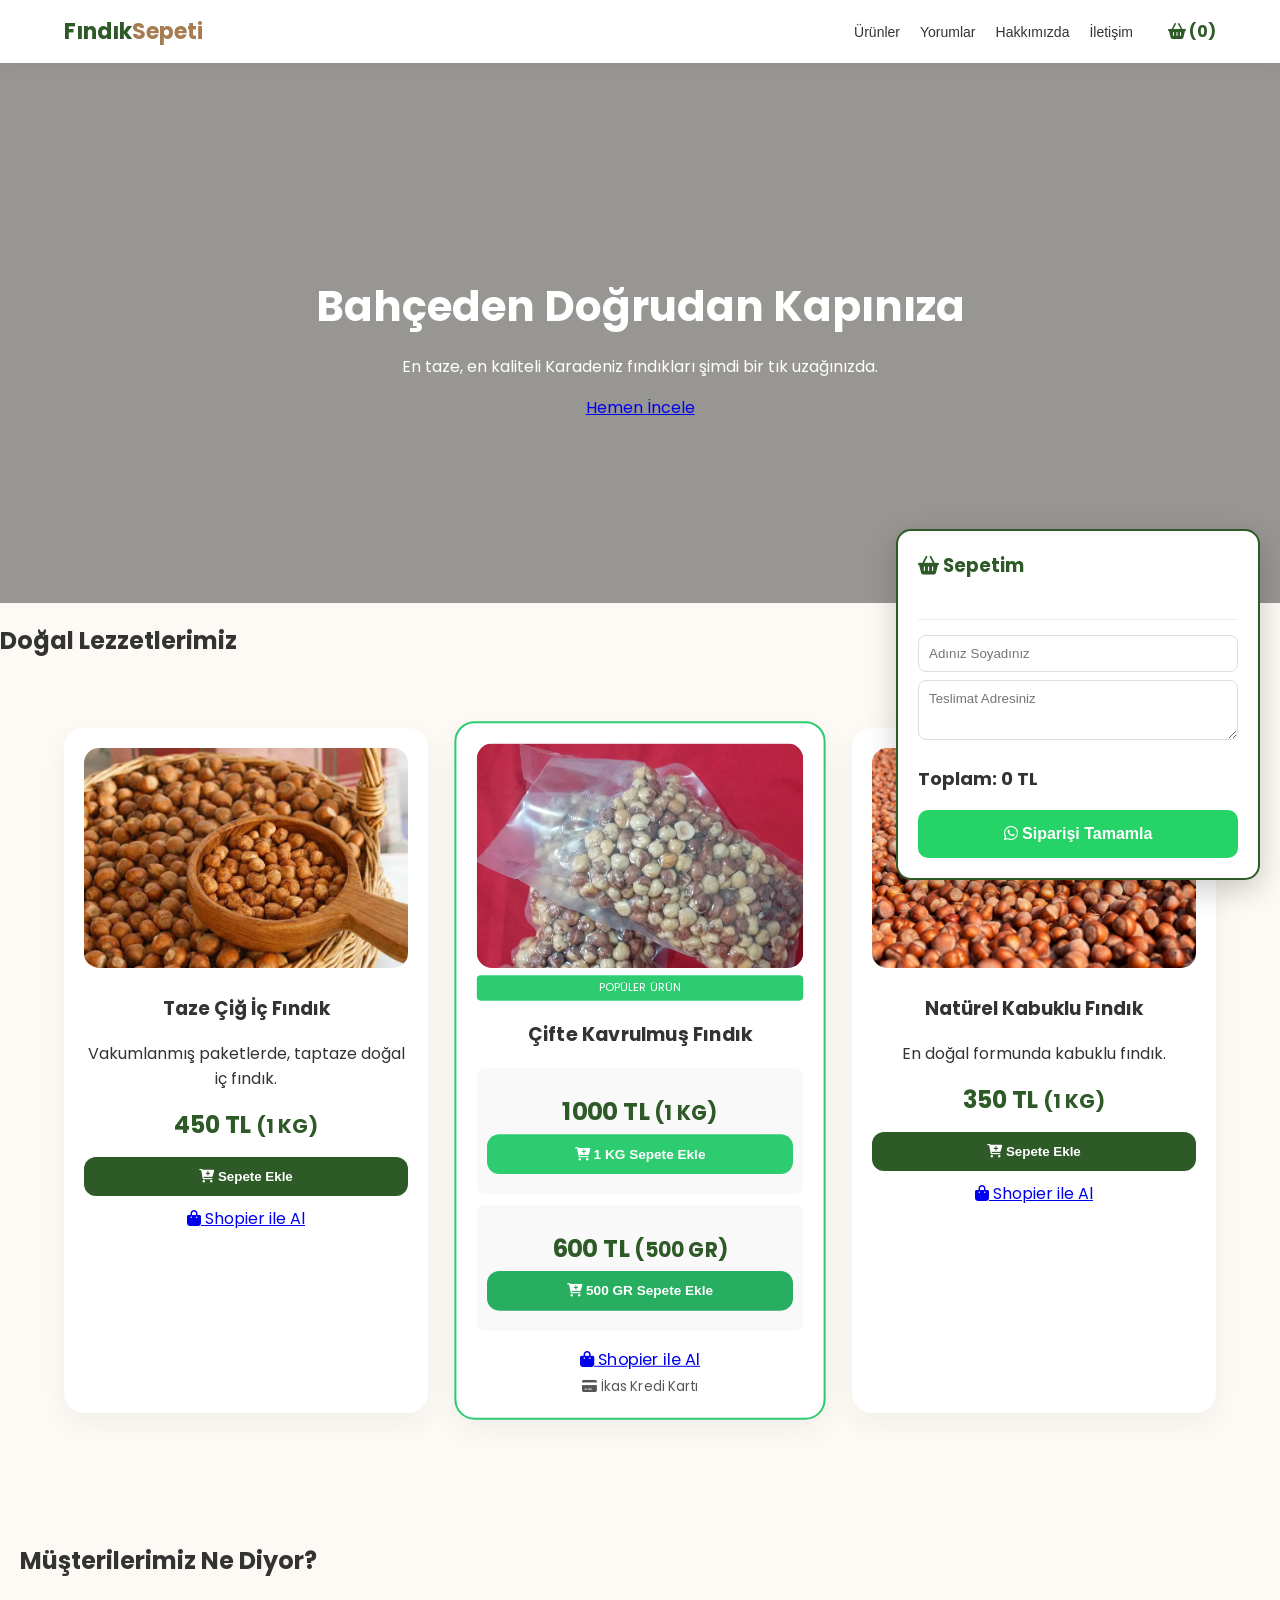
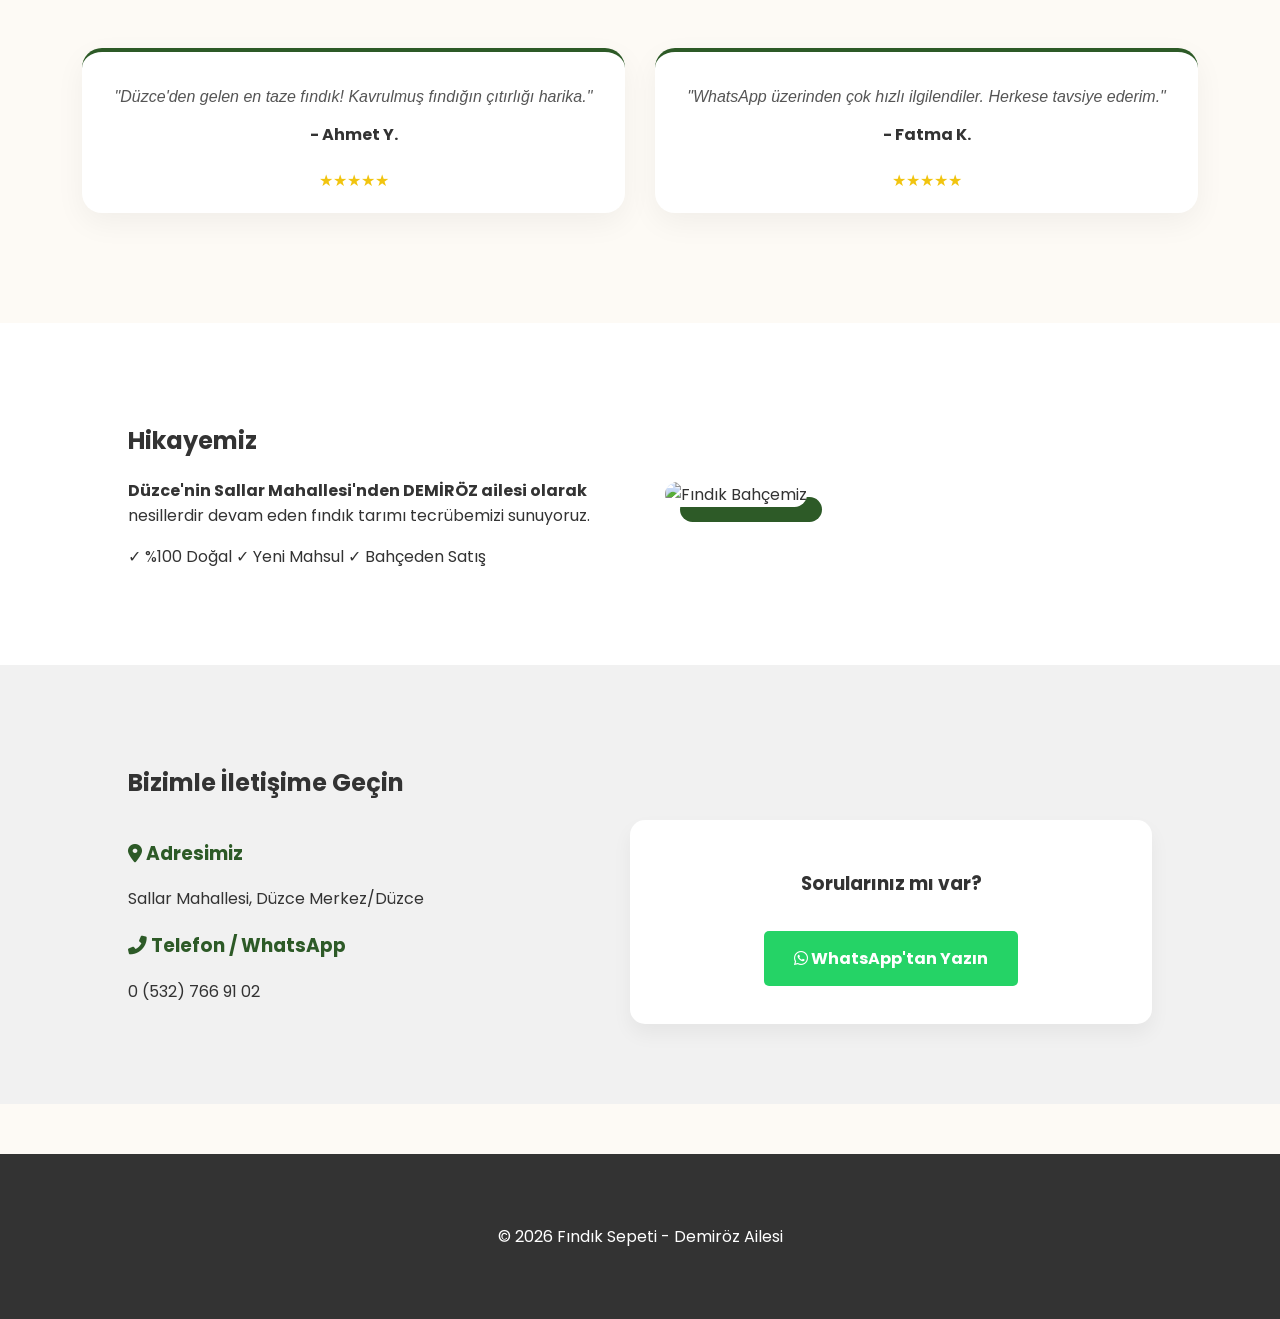
==== commit 17cff31a: "Update index.html" ====
--- a/index.html
+++ b/index.html
@@ -4,12 +4,14 @@
     <meta charset="UTF-8">
     <meta name="viewport" content="width=device-width, initial-scale=1.0">
     <title>Fındık Sepeti | Düzce'den Taze ve Doğal Fındık</title>
-    <meta name="description" content="Düzce Sallar Mahallesi'nden doğrudan üreticiden taze fındık. Çifte kavrulmuş, çiğ ve kabuklu fındık seçenekleriyle.">
-    <meta name="google-site-verification" content="j-fb9B5S-nupVMDxHnp7S_W42oH8_f-vC-S9oR1858" />
-    
     <link href="https://fonts.googleapis.com/css2?family=Poppins:wght@300;400;600;700&display=swap" rel="stylesheet">
+    <link rel="stylesheet" href="style.css">
     <link rel="stylesheet" href="https://cdnjs.cloudflare.com/ajax/libs/font-awesome/6.0.0/css/all.min.css">
-    <link rel="stylesheet" href="style.css">
+    <style>
+        /* Menü tıklayınca başlığın menü altında kalmaması için */
+        section { scroll-margin-top: 80px; }
+        html { scroll-behavior: smooth; }
+    </style>
 </head>
 <body>
 
@@ -20,10 +22,8 @@
             <li><a href="#yorumlar">Yorumlar</a></li>
             <li><a href="#hakkimizda">Hakkımızda</a></li>
             <li><a href="#iletisim">İletişim</a></li>
-            <li id="sepet-menu-item">
-                <a href="#sepet-bolumu" class="sepet-link-modern">
-                    <i class="fas fa-shopping-basket"></i> Sepetim (<span id="sepet-sayaci-menu">0</span>)
-                </a>
+            <li style="margin-left: 15px; color: #2d5a27; font-weight: bold;">
+                <i class="fas fa-shopping-basket"></i> (<span id="sepet-sayaci-menu">0</span>)
             </li>
         </ul>
     </nav>
@@ -31,8 +31,8 @@
     <header>
         <div class="hero-content">
             <h1>Bahçeden Doğrudan Kapınıza</h1>
-            <p>Düzce'nin bereketli topraklarından en taze fındıklar.</p>
-            <a href="#urunler" class="btn-hero">Hemen İncele</a>
+            <p>En taze, en kaliteli Karadeniz fındıkları şimdi bir tık uzağınızda.</p>
+            <a href="#urunler" class="btn">Hemen İncele</a>
         </div>
     </header>
 
@@ -43,86 +43,125 @@
             <div class="product-card">
                 <div class="img-container"><img src="findik8.jpg" alt="Çiğ İç Fındık"></div>
                 <h3>Taze Çiğ İç Fındık</h3>
-                <p class="description">Vakumlanmış paketlerde, doğal ve taptaze.</p>
+                <p class="description">Vakumlanmış paketlerde, taptaze doğal iç fındık.</p>
                 <p class="price">450 TL <small>(1 KG)</small></p>
-                <button class="sepete-ekle-btn" onclick="sepeteEkle('Çiğ İç Fındık', 450)">
+                <button onclick="sepeteEkle('Taze Çiğ İç Fındık', 450)" class="sepete-ekle-btn">
                     <i class="fas fa-cart-plus"></i> Sepete Ekle
                 </button>
+                <a href="https://www.shopier.com/43330341" target="_blank" class="shopier-btn">
+                    <i class="fas fa-shopping-bag"></i> Shopier ile Al
+                </a>
             </div>
 
-            <div class="product-card popular">
-                <div class="badge">EN ÇOK SATAN</div>
+            <div class="product-card" style="border: 2px solid #2ecc71; transform: scale(1.02);">
                 <div class="img-container"><img src="findik2.jpg" alt="Kavrulmuş Fındık"></div>
+                <div style="background: #2ecc71; color: white; font-size: 11px; padding: 4px; text-align: center; border-radius: 4px; margin-bottom: 8px;">POPÜLER ÜRÜN</div>
                 <h3>Çifte Kavrulmuş Fındık</h3>
-                <p class="description">Özel fırınlanmış, çıtır çıtır efsane lezzet.</p>
-                <p class="price">1000 TL <small>(1 KG)</small></p>
-                <button class="sepete-ekle-btn" onclick="sepeteEkle('Kavrulmuş Fındık', 1000)">
-                    <i class="fas fa-cart-plus"></i> Sepete Ekle
-                </button>
-                <a href="https://ikastaharman.ikas.shop/findikkavrulmus-ve-paketlenmis" class="ikas-link">
-                     <i class="fas fa-credit-card"></i> Kartla Satın Al
+                
+                <div style="margin-top: 15px; padding: 10px; background: #f9f9f9; border-radius: 8px;">
+                    <p class="price" style="margin-bottom: 5px;">1000 TL <small>(1 KG)</small></p>
+                    <button onclick="sepeteEkle('Kavrulmuş Fındık (1 KG)', 1000)" class="sepete-ekle-btn" style="background-color: #2ecc71;">
+                        <i class="fas fa-cart-plus"></i> 1 KG Sepete Ekle
+                    </button>
+                </div>
+
+                <div style="margin-top: 10px; padding: 10px; background: #f9f9f9; border-radius: 8px; margin-bottom: 15px;">
+                    <p class="price" style="margin-bottom: 5px;">600 TL <small>(500 GR)</small></p>
+                    <button onclick="sepeteEkle('Kavrulmuş Fındık (500 GR)', 600)" class="sepete-ekle-btn" style="background-color: #27ae60;">
+                        <i class="fas fa-cart-plus"></i> 500 GR Sepete Ekle
+                    </button>
+                </div>
+
+                <a href="https://www.shopier.com/43330341" target="_blank" class="shopier-btn" style="margin-bottom: 8px;">
+                    <i class="fas fa-shopping-bag"></i> Shopier ile Al
+                </a>
+                <a href="https://ikastaharman.ikas.shop/findikkavrulmus-ve-paketlenmis" target="_blank" class="ikas-link">
+                    <i class="fas fa-credit-card"></i> İkas Kredi Kartı
                 </a>
             </div>
 
             <div class="product-card">
                 <div class="img-container"><img src="findik5.jpg" alt="Kabuklu Fındık"></div>
                 <h3>Natürel Kabuklu Fındık</h3>
-                <p class="description">Bahçeden toplandığı haliyle, en doğal formunda.</p>
+                <p class="description">En doğal formunda kabuklu fındık.</p>
                 <p class="price">350 TL <small>(1 KG)</small></p>
-                <button class="sepete-ekle-btn" onclick="sepeteEkle('Kabuklu Fındık', 350)">
+                <button onclick="sepeteEkle('Kabuklu Fındık', 350)" class="sepete-ekle-btn">
                     <i class="fas fa-cart-plus"></i> Sepete Ekle
                 </button>
+                <a href="https://www.shopier.com/43330341" target="_blank" class="shopier-btn">
+                    <i class="fas fa-shopping-bag"></i> Shopier ile Al
+                </a>
             </div>
         </div>
     </section>
 
-    <section id="sepet-bolumu">
-        <div class="sepet-container">
-            <h2 class="section-title">Sipariş Detayı</h2>
-            <div id="sepet-listesi">
-                <p style="text-align:center; color:#888;">Sepetiniz henüz boş...</p>
+    <section id="yorumlar" style="background-color: #fdfaf5; padding: 60px 20px;">
+        <h2 class="section-title">Müşterilerimiz Ne Diyor?</h2>
+        <div class="product-grid">
+            <div class="product-card" style="background: white; border-top: 4px solid #2d5a27;">
+                <p style="font-style: italic; color: #555;">"Düzce'den gelen en taze fındık! Kavrulmuş fındığın çıtırlığı harika."</p>
+                <h4 style="margin-top: 15px;">- Ahmet Y.</h4>
+                <div style="color: #f1c40f;">★★★★★</div>
             </div>
-            <div class="toplam-alan">
-                Toplam Tutar: <span id="toplam-tutar">0</span> TL
-            </div>
-            
-            <div class="siparis-formu">
-                <input type="text" id="musteri-ad" placeholder="Adınız Soyadınız">
-                <textarea id="musteri-adres" placeholder="Teslimat Adresiniz" rows="3"></textarea>
-                <button onclick="siparisVer()" class="btn-whatsapp-siparis">
-                    <i class="fab fa-whatsapp"></i> SİPARİŞİ WHATSAPP'TAN GÖNDER
-                </button>
+            <div class="testi-card product-card" style="background: white; border-top: 4px solid #2d5a27;">
+                <p style="font-style: italic; color: #555;">"WhatsApp üzerinden çok hızlı ilgilendiler. Herkese tavsiye ederim."</p>
+                <h4 style="margin-top: 15px;">- Fatma K.</h4>
+                <div style="color: #f1c40f;">★★★★★</div>
             </div>
         </div>
     </section>
 
-    <section id="yorumlar">
-        <h2 class="section-title">Müşterilerimiz Ne Diyor?</h2>
-        <div class="testimonial-grid">
-            <div class="testi-card">
-                <p>"Düzce'den gelen en taze fındık! Paketleme çok özenli."</p>
-                <h4>- Ahmet Y.</h4>
-                <div class="stars">★★★★★</div>
+    <section id="hakkimizda" style="padding: 80px 10%; background-color: #fff;">
+        <div style="display: flex; align-items: center; gap: 50px; flex-wrap: wrap;">
+            <div style="flex: 1; min-width: 300px;">
+                <h2 class="section-title" style="text-align: left;">Hikayemiz</h2>
+                <p><strong>Düzce'nin Sallar Mahallesi'nden DEMİRÖZ ailesi olarak</strong> nesillerdir devam eden fındık tarımı tecrübemizi sunuyoruz.</p>
+                <p>✓ %100 Doğal ✓ Yeni Mahsul ✓ Bahçeden Satış</p>
             </div>
-            <div class="testi-card">
-                <p>"WhatsApp üzerinden çok hızlı ilgilendiler. Tavsiye ederim."</p>
-                <h4>- Fatma K.</h4>
-                <div class="stars">★★★★★</div>
+            <div style="flex: 1; min-width: 300px;">
+                <img src="findik-bahce.jpg" alt="Fındık Bahçemiz" style="width: 100%; border-radius: 15px; box-shadow: 15px 15px 0px #2d5a27;">
             </div>
         </div>
     </section>
 
-    <section id="hakkimizda">
-        <div class="about-container">
-            <div class="about-text">
-                <h2 class="section-title" style="text-align: left;">Demiröz Ailesi</h2>
-                <p>Nesillerdir Düzce'nin Sallar Mahallesi'nde fındık üretiyoruz. Bahçemizden doğrudan sizin sofranıza en doğalı sunuyoruz.</p>
+    <section id="iletisim" style="padding: 80px 10%; background-color: #f1f1f1;">
+        <h2 class="section-title">Bizimle İletişime Geçin</h2>
+        <div style="display: flex; justify-content: space-between; gap: 40px; flex-wrap: wrap;">
+            <div style="flex: 1; min-width: 300px;">
+                <div style="margin-bottom: 20px;">
+                    <h3 style="color: #2d5a27;"><i class="fas fa-map-marker-alt"></i> Adresimiz</h3>
+                    <p>Sallar Mahallesi, Düzce Merkez/Düzce</p>
+                </div>
+                <div style="margin-bottom: 20px;">
+                    <h3 style="color: #2d5a27;"><i class="fas fa-phone-alt"></i> Telefon / WhatsApp</h3>
+                    <p>0 (532) 766 91 02</p>
+                </div>
+            </div>
+            <div style="flex: 1; min-width: 300px; background: #fff; padding: 30px; border-radius: 15px; text-align: center; box-shadow: 0 10px 20px rgba(0,0,0,0.05);">
+                <h3>Sorularınız mı var?</h3>
+                <a href="https://wa.me/905327669102" style="background-color: #25d366; color: white; padding: 15px 30px; text-decoration: none; border-radius: 5px; display: inline-block; font-weight: bold; margin-top: 15px;">
+                    <i class="fab fa-whatsapp"></i> WhatsApp'tan Yazın
+                </a>
             </div>
         </div>
     </section>
 
+    <div id="sepet-penceresi" style="position: fixed; bottom: 20px; right: 20px; width: 320px; background: white; border: 2px solid #2d5a27; border-radius: 15px; box-shadow: 0 10px 30px rgba(0,0,0,0.2); padding: 20px; z-index: 1000;">
+        <h3 style="margin-top:0; color: #2d5a27;"><i class="fas fa-shopping-basket"></i> Sepetim</h3>
+        <ul id="sepet-listesi" style="list-style: none; padding: 0; max-height: 150px; overflow-y: auto; text-align: left; color: #333;"></ul>
+        <hr style="border: 0; border-top: 1px solid #eee; margin: 15px 0;">
+        <div style="margin-bottom: 10px;">
+            <input type="text" id="musteri-ad" placeholder="Adınız Soyadınız" style="width: 100%; margin-bottom: 8px; padding: 10px; border: 1px solid #ddd; border-radius: 8px; box-sizing: border-box;">
+            <textarea id="musteri-adres" placeholder="Teslimat Adresiniz" style="width: 100%; padding: 10px; border: 1px solid #ddd; border-radius: 8px; height: 60px; box-sizing: border-box; font-family: sans-serif;"></textarea>
+        </div>
+        <p style="font-size: 18px;"><strong>Toplam: <span id="toplam-tutar">0</span> TL</strong></p>
+        <button onclick="siparisVer()" style="width: 100%; background: #25d366; color: white; border: none; padding: 15px; border-radius: 10px; font-weight: bold; cursor: pointer; font-size: 16px;">
+            <i class="fab fa-whatsapp"></i> Siparişi Tamamla
+        </button>
+    </div>
+
     <footer>
-        <p>&copy; 2026 Fındık Sepeti - Demiröz Ailesi. Düzce / Türkiye</p>
+        <p style="text-align: center; padding: 30px; background: #333; color: white; margin: 0;">&copy; 2026 Fındık Sepeti - Demiröz Ailesi</p>
     </footer>
 
     <script src="sepet.js"></script>
--- a/style.css
+++ b/style.css
@@ -1,126 +1,133 @@
+/* GENEL AYARLAR */
 :root {
-    --ana-renk: #2d5a27; /* Orman Yeşili */
-    --vurgu-renk: #a67c52; /* Fındık Kahvesi */
-    --arka-plan: #f8f9fa;
-    --yazi-renk: #333;
+    --ana-yesil: #2d5a27;
+    --vurgu-kahve: #a67c52;
+    --arka-plan: #fdfaf5;
+    --beyaz: #ffffff;
+    --yazi: #333;
 }
 
 body {
     font-family: 'Poppins', sans-serif;
     background-color: var(--arka-plan);
-    color: var(--yazi-renk);
     margin: 0;
-    padding: 0;
+    color: var(--yazi);
+    scroll-behavior: smooth;
 }
 
-header {
-    background-color: white;
-    padding: 20px;
-    text-align: center;
-    box-shadow: 0 2px 10px rgba(0,0,0,0.1);
+/* NAVİGASYON - MODERN GÖRÜNÜM */
+nav {
+    display: flex;
+    justify-content: space-between;
+    align-items: center;
+    padding: 15px 5%;
+    background: var(--beyaz);
+    box-shadow: 0 2px 15px rgba(0,0,0,0.05);
+    position: sticky;
+    top: 0;
+    z-index: 1000;
 }
 
-header h1 {
-    color: var(--ana-renk);
-    margin: 0;
-    font-size: 24px;
-    text-transform: uppercase;
-    letter-spacing: 1px;
+.logo { font-size: 22px; font-weight: 700; color: var(--ana-yesil); }
+.logo span { color: var(--vurgu-kahve); }
+
+.nav-links { list-style: none; display: flex; gap: 20px; align-items: center; margin: 0; }
+.nav-links a { text-decoration: none; color: var(--yazi); font-weight: 500; font-size: 14px; transition: 0.3s; }
+.nav-links a:hover { color: var(--ana-yesil); }
+
+/* SEPET LİNKİ BUTON GİBİ */
+.sepet-link-modern {
+    background: var(--ana-yesil);
+    color: white !important;
+    padding: 8px 18px;
+    border-radius: 50px;
+    display: flex;
+    align-items: center;
+    gap: 8px;
 }
 
-/* Ürün Grid Yapısı */
-.urun-listesi {
+/* HEADER / HERO */
+header {
+    background: linear-gradient(rgba(0,0,0,0.4), rgba(0,0,0,0.4)), url('findik-bahce.jpg');
+    background-size: cover;
+    background-position: center;
+    height: 60vh;
+    display: flex;
+    align-items: center;
+    justify-content: center;
+    text-align: center;
+    color: white;
+}
+
+.hero-content h1 { font-size: 42px; margin-bottom: 10px; }
+.btn-hero { background: var(--vurgu-kahve); color: white; padding: 12px 30px; border-radius: 50px; text-decoration: none; font-weight: 600; display: inline-block; margin-top: 20px; }
+
+/* ÜRÜN KARTLARI (GRID) */
+.product-grid {
     display: grid;
-    grid-template-columns: repeat(auto-fit, minmax(280px, 1fr));
-    gap: 20px;
-    padding: 20px;
+    grid-template-columns: repeat(auto-fit, minmax(300px, 1fr));
+    gap: 30px;
+    padding: 50px 5%;
     max-width: 1200px;
     margin: 0 auto;
 }
 
-/* Ürün Kartı Tasarımı */
-.urun-kart {
-    background: white;
-    border-radius: 15px;
+.product-card {
+    background: var(--beyaz);
+    border-radius: 20px;
     padding: 20px;
     text-align: center;
-    transition: transform 0.3s ease;
-    box-shadow: 0 4px 15px rgba(0,0,0,0.05);
-    border: 1px solid #eee;
+    box-shadow: 0 10px 30px rgba(0,0,0,0.05);
+    transition: 0.3s;
+    position: relative;
+    overflow: hidden;
 }
 
-.urun-kart:hover {
-    transform: translateY(-5px);
+.product-card.popular { border: 2px solid var(--ana-yesil); }
+.badge { background: var(--ana-yesil); color: white; font-size: 11px; padding: 5px 15px; position: absolute; top: 10px; right: 10px; border-radius: 50px; }
+
+.img-container img { width: 100%; height: 220px; object-fit: cover; border-radius: 15px; }
+
+.price { font-size: 24px; font-weight: 700; color: var(--ana-yesil); margin: 15px 0; }
+
+.sepete-ekle-btn {
+    background: var(--ana-yesil);
+    color: white;
+    border: none;
+    width: 100%;
+    padding: 12px;
+    border-radius: 12px;
+    font-weight: 600;
+    cursor: pointer;
+    transition: 0.3s;
+    margin-bottom: 10px;
 }
 
-.urun-kart img {
-    max-width: 100%;
-    border-radius: 10px;
-    margin-bottom: 15px;
+.sepete-ekle-btn:hover { background: var(--vurgu-kahve); }
+
+.ikas-link { color: #555; text-decoration: none; font-size: 13px; display: block; margin-top: 5px; }
+
+/* SİPARİŞ BÖLÜMÜ / SEPET */
+#sepet-bolumu { padding: 80px 5%; background: #fff; }
+.sepet-container { max-width: 700px; margin: 0 auto; background: var(--arka-plan); padding: 30px; border-radius: 25px; }
+
+#sepet-listesi { margin-bottom: 20px; }
+.toplam-alan { font-size: 22px; font-weight: 700; text-align: right; margin: 20px 0; color: var(--ana-yesil); border-top: 2px solid #ddd; padding-top: 15px; }
+
+.siparis-formu input, .siparis-formu textarea {
+    width: 100%; padding: 12px; margin-bottom: 15px; border: 1px solid #ddd; border-radius: 10px; font-family: inherit; box-sizing: border-box;
 }
 
-.urun-kart h3 {
-    margin: 10px 0;
-    font-size: 18px;
+.btn-whatsapp-siparis {
+    background: #25d366; color: white; border: none; width: 100%; padding: 18px; border-radius: 12px; font-size: 18px; font-weight: 700; cursor: pointer; transition: 0.3s;
 }
+.btn-whatsapp-siparis:hover { transform: scale(1.02); }
 
-.urun-fiyat {
-    color: var(--ana-renk);
-    font-weight: 700;
-    font-size: 20px;
-    margin: 10px 0;
+/* FOOTER */
+footer { text-align: center; padding: 40px; background: #333; color: white; margin-top: 50px; }
+
+/* MOBİL AYAR */
+@media (max-width: 768px) {
+    .nav-links { display: none; } /* Mobil menü basitliği için şimdilik gizledik */
+    .hero-content h1 { font-size: 32px; }
 }
-
-.btn-ekle {
-    background-color: var(--ana-renk);
-    color: white;
-    border: none;
-    padding: 10px 25px;
-    border-radius: 50px;
-    cursor: pointer;
-    font-weight: 600;
-    transition: background 0.3s;
-}
-
-.btn-ekle:hover {
-    background-color: var(--vurgu-renk);
-}
-
-/* Sepet Bölümü */
-#sepet {
-    background: white;
-    max-width: 600px;
-    margin: 40px auto;
-    padding: 30px;
-    border-radius: 20px;
-    box-shadow: 0 10px 30px rgba(0,0,0,0.1);
-}
-
-#sepet h2 {
-    border-bottom: 2px solid var(--ana-renk);
-    padding-bottom: 10px;
-    color: var(--ana-renk);
-}
-
-input, textarea {
-    width: 100%;
-    padding: 12px;
-    margin: 10px 0;
-    border: 1px solid #ddd;
-    border-radius: 8px;
-    box-sizing: border-box;
-    font-family: inherit;
-}
-
-.btn-siparis {
-    background-color: #25d366; /* WhatsApp Yeşili */
-    color: white;
-    width: 100%;
-    padding: 15px;
-    border: none;
-    border-radius: 10px;
-    font-size: 18px;
-    font-weight: 700;
-    cursor: pointer;
-    margin-top: 20px;
-}
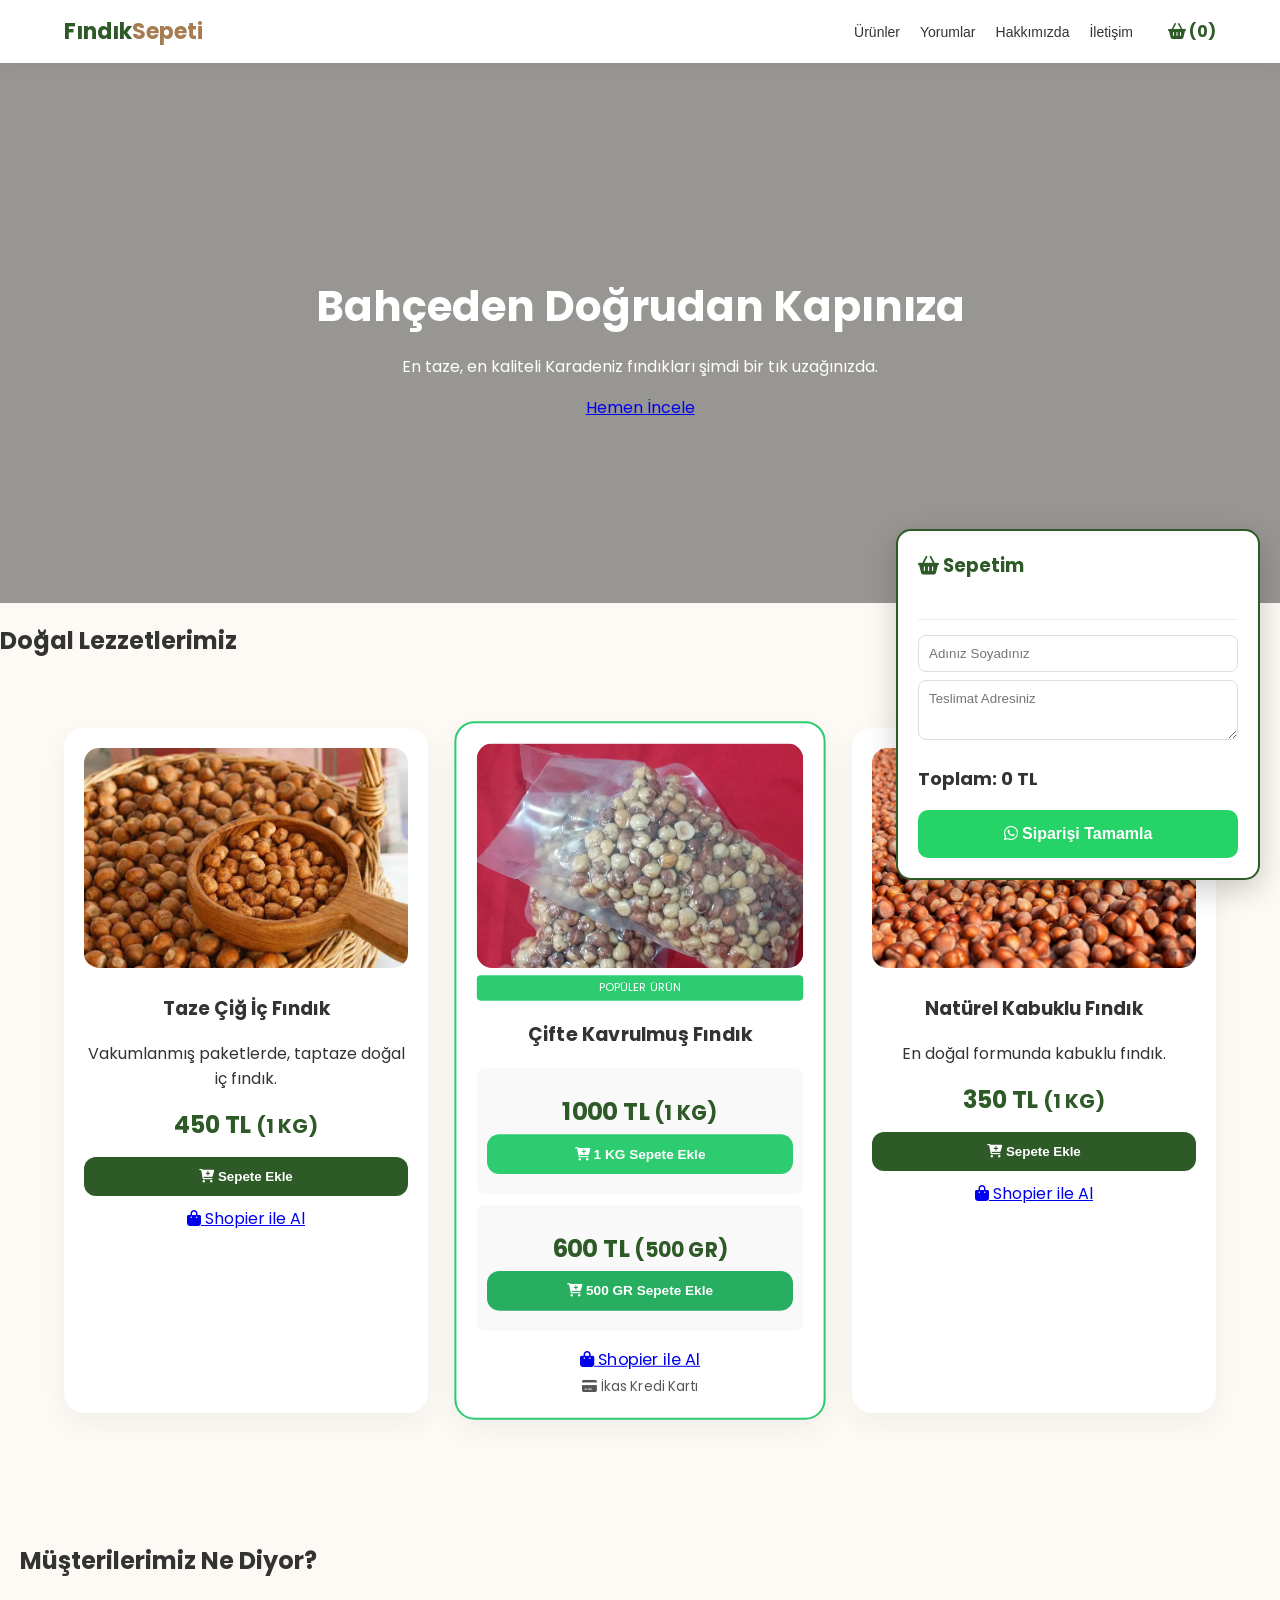
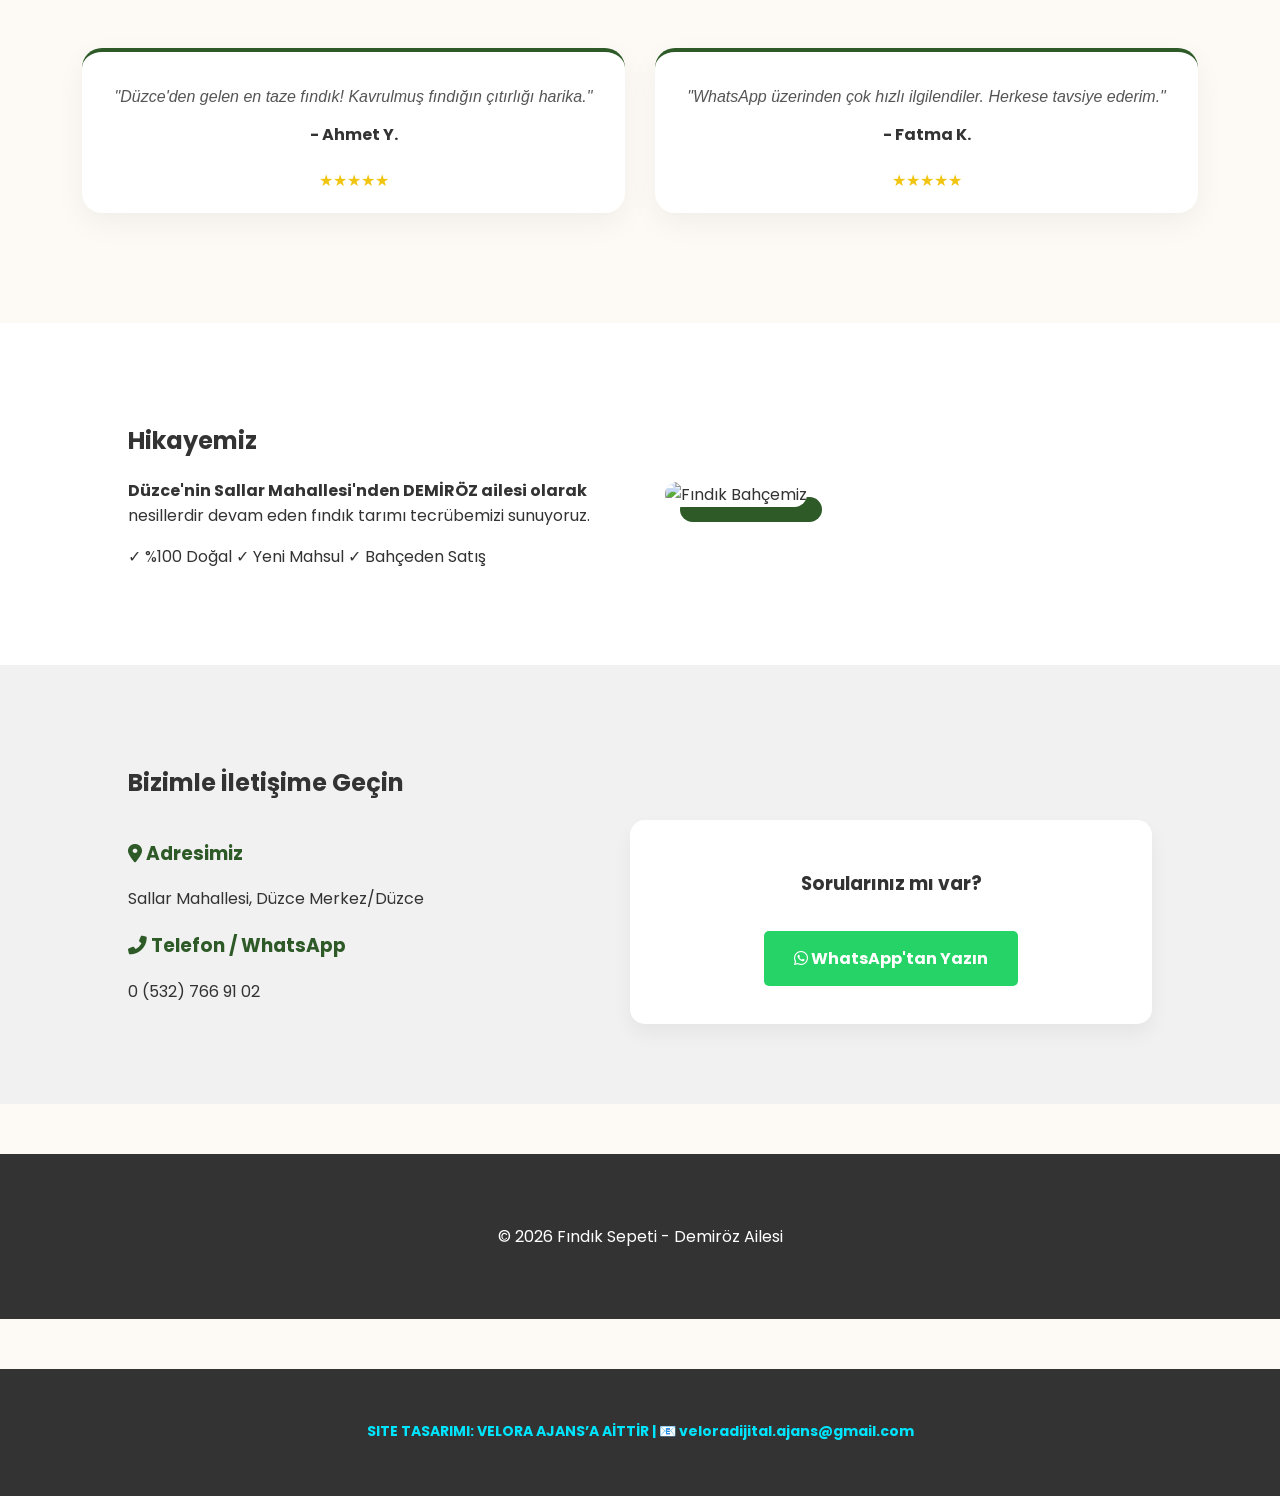
==== commit afe45583: "Update index.html with new footer and content" ====
--- a/index.html
+++ b/index.html
@@ -163,6 +163,16 @@
     <footer>
         <p style="text-align: center; padding: 30px; background: #333; color: white; margin: 0;">&copy; 2026 Fındık Sepeti - Demiröz Ailesi</p>
     </footer>
+    <!-- FOOTER -->
+    
+<footer>
+
+    <!-- VELORA NOTU VE E-POSTA -->
+    <p style="margin-top:12px; font-size:14px; font-weight:bold; color:#00e5ff;">
+        SITE TASARIMI: VELORA AJANS’A AİTTİR | 
+        <a href="mailto:veloradijital.ajans@gmail.com" style="color:#00e5ff; text-decoration:none;">📧 veloradijital.ajans@gmail.com</a>
+    </p>
+</footer>
 
     <script src="sepet.js"></script>
 </body>
